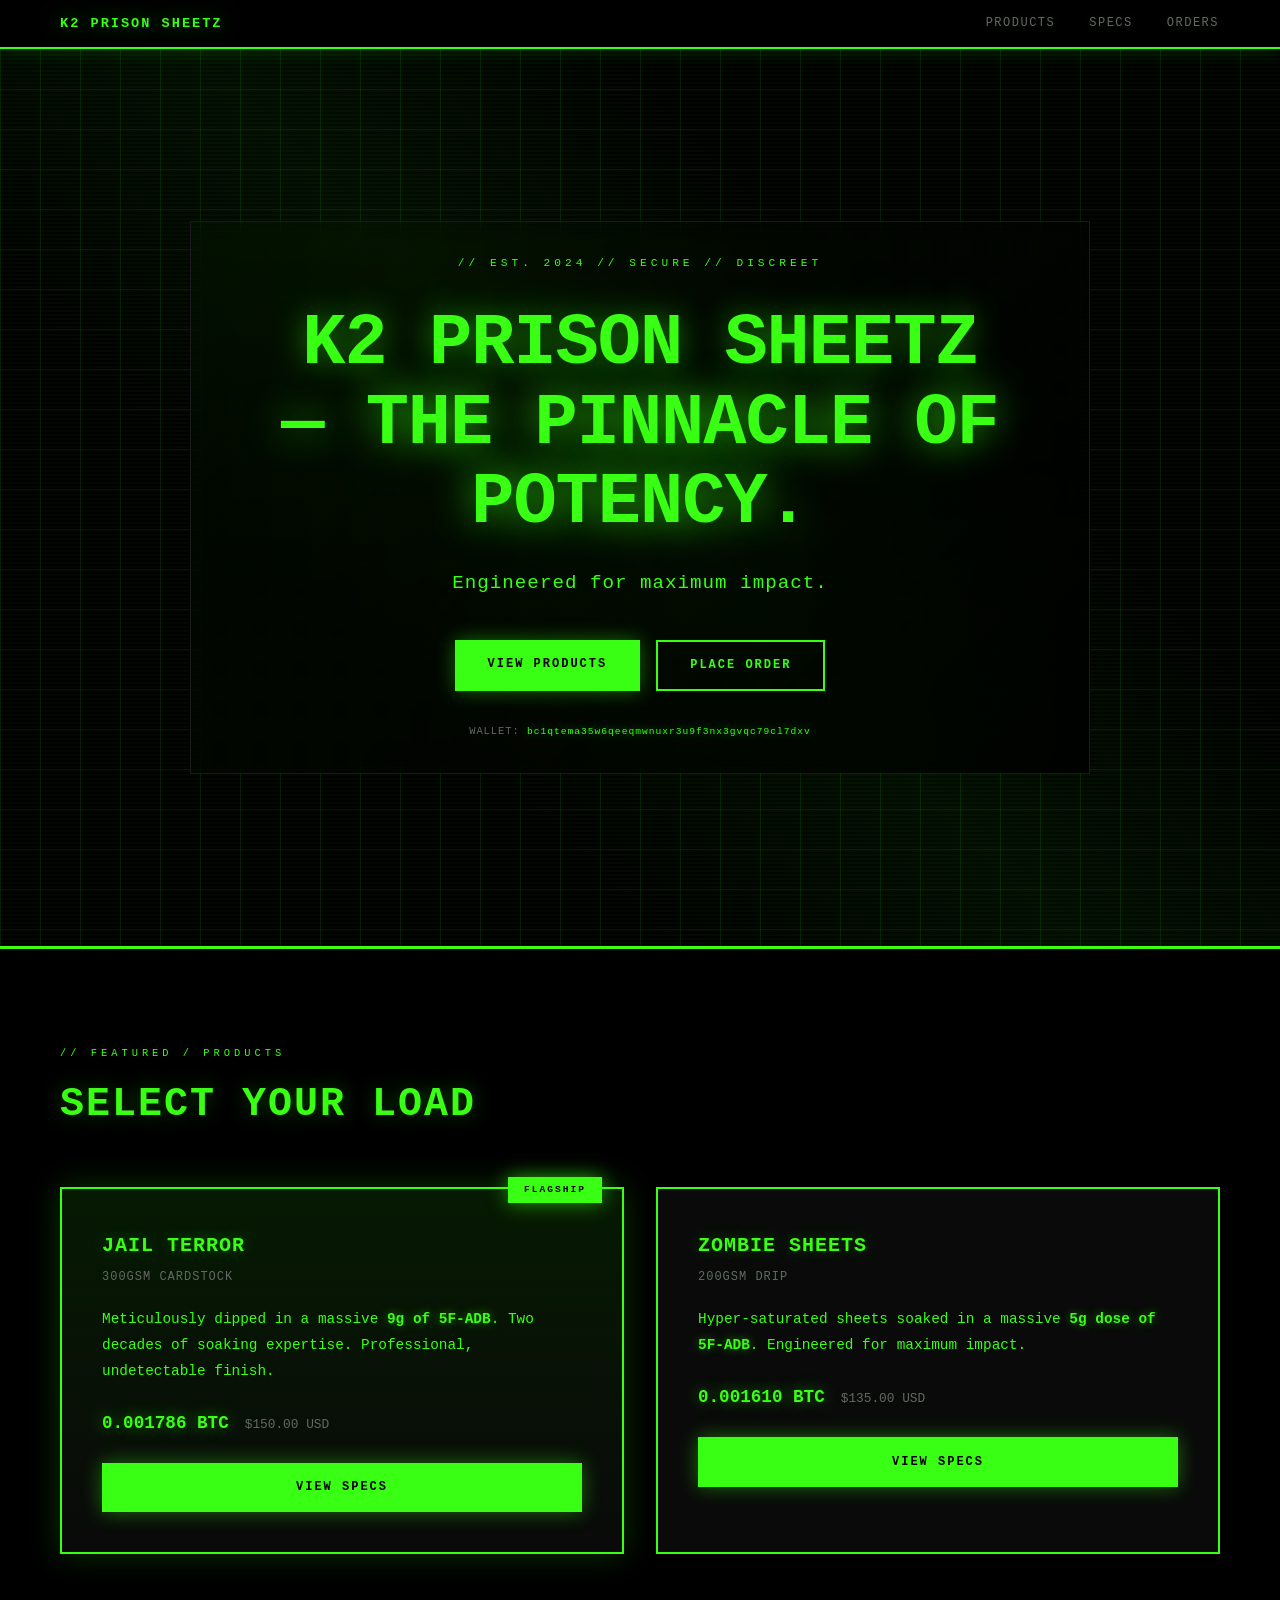
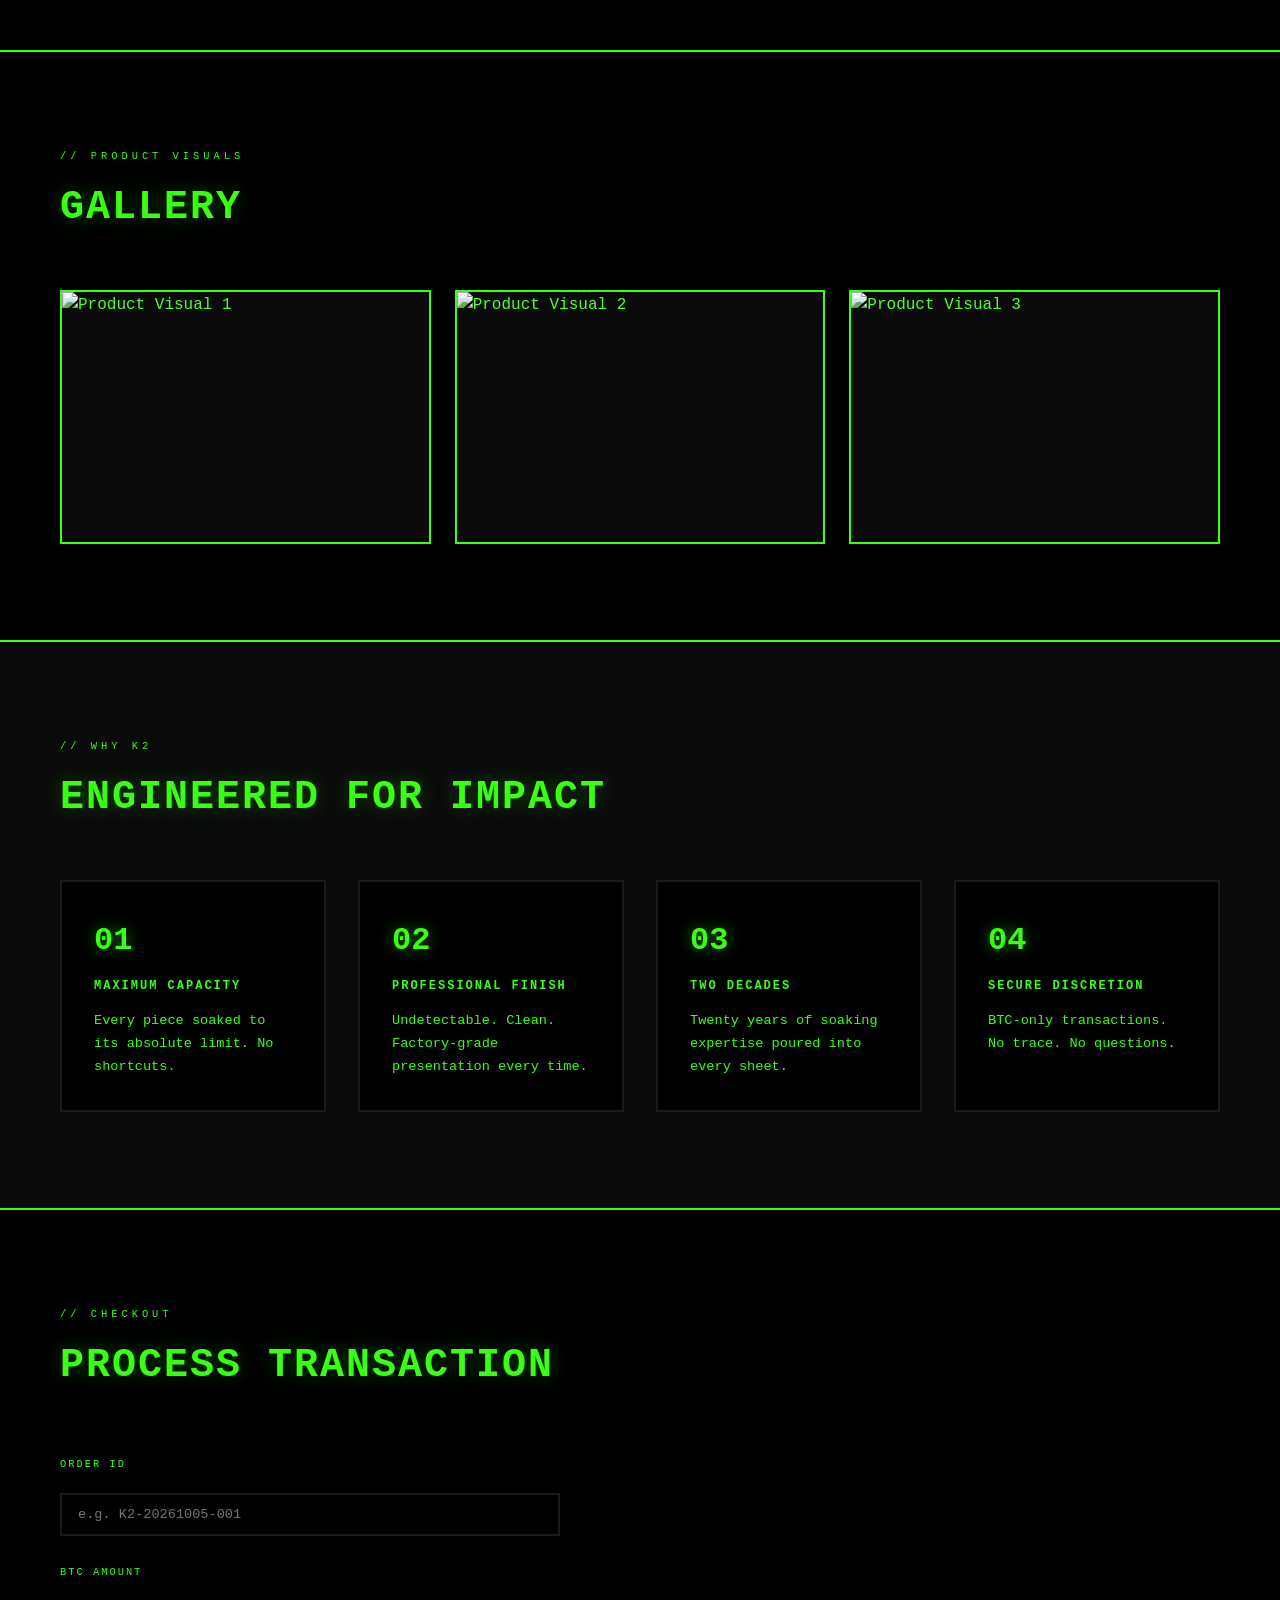
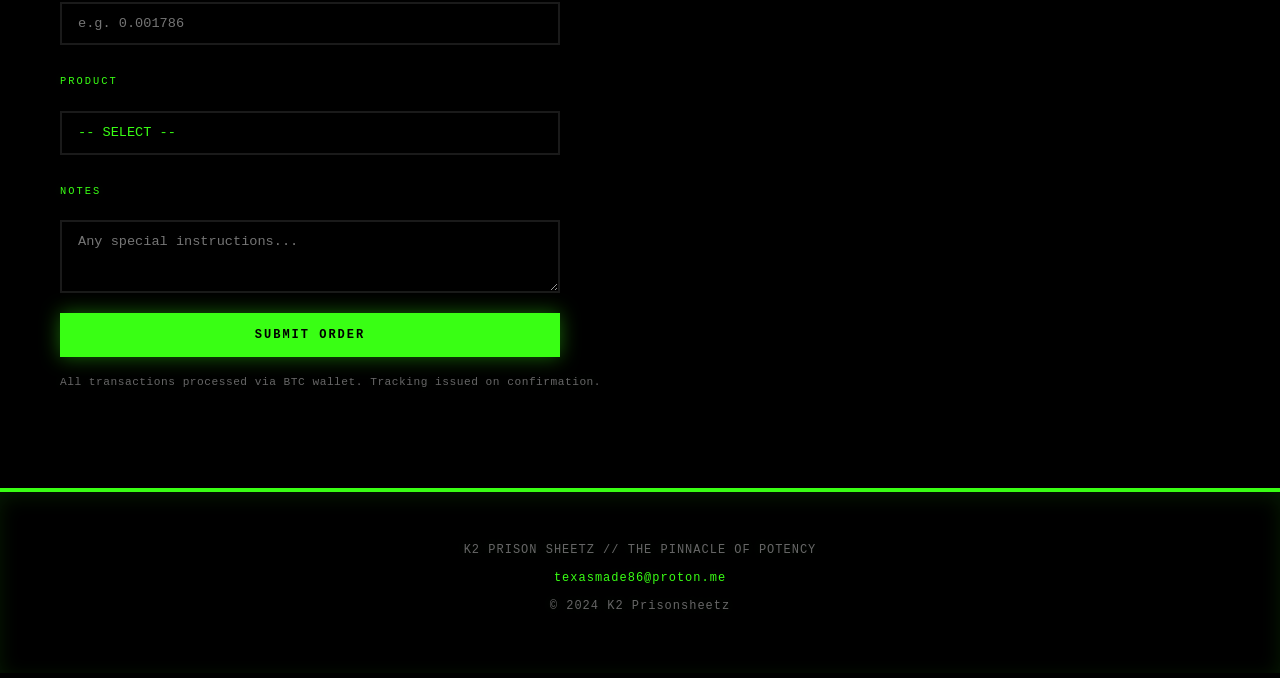
==== templates/index.html @ 365c25ab "Initial K2 website source" ====
<!DOCTYPE html>
<html lang="en">
<head>
    <meta charset="UTF-8">
    <meta name="viewport" content="width=device-width, initial-scale=1.0">
    <title>K2 PRISON SHEETZ — THE PINNACLE OF POTENCY</title>
    <link rel="stylesheet" href="style.css">
</head>
<body>

    <!-- NAV -->
    <nav class="nav">
        <div class="nav-inner">
            <span class="nav-logo">K2 PRISON SHEETZ</span>
            <div class="nav-links">
                <a href="#products">PRODUCTS</a>
                <a href="#specs">SPECS</a>
                <a href="#orders">ORDERS</a>
            </div>
        </div>
    </nav>

    <!-- HERO -->
    <section class="hero">
        <div class="hero-grid"></div>
        <div class="hero-scanline"></div>
        <div class="hero-content">
            <p class="hero-tag">// EST. 2024 // SECURE // DISCREET</p>
            <h1 class="hero-headline">K2 PRISON SHEETZ<br><span class="highlight">— THE PINNACLE OF POTENCY.</span></h1>
            <p class="hero-sub">Engineered for maximum impact.</p>
            <div class="hero-cta-row">
                <a href="#products" class="btn-primary">VIEW PRODUCTS</a>
                <a href="#orders" class="btn-secondary">PLACE ORDER</a>
            </div>
            <p class="hero-wallet">WALLET: <code>bc1qtema35w6qeeqmwnuxr3u9f3nx3gvqc79cl7dxv</code></p>
        </div>
    </section>

    <!-- PRODUCTS -->
    <section id="products" class="section">
        <div class="section-inner">
            <p class="section-label">// FEATURED / PRODUCTS</p>
            <h2 class="section-title">SELECT YOUR LOAD</h2>

            <div class="product-grid">

                <!-- FLAGSHIP: JAIL TERROR -->
                <div class="product-card flagship">
                    <span class="badge-flagship">FLAGSHIP</span>
                    <h3 class="product-name">JAIL TERROR</h3>
                    <p class="product-sub">300gsm Cardstock</p>
                    <p class="product-desc">Meticulously dipped in a massive <strong>9g of 5F-ADB</strong>. Two decades of soaking expertise. Professional, undetectable finish.</p>
                    <div class="product-meta">
                        <span class="price">0.001786 BTC</span>
                        <span class="price-usd">$150.00 USD</span>
                    </div>
                    <a href="/product/jail-terror" class="btn-primary btn-block">VIEW SPECS</a>
                </div>

                <!-- ZOMBIE SHEETS -->
                <div class="product-card">
                    <h3 class="product-name">ZOMBIE SHEETS</h3>
                    <p class="product-sub">200gsm Drip</p>
                    <p class="product-desc">Hyper-saturated sheets soaked in a massive <strong>5g dose of 5F-ADB</strong>. Engineered for maximum impact.</p>
                    <div class="product-meta">
                        <span class="price">0.001610 BTC</span>
                        <span class="price-usd">$135.00 USD</span>
                    </div>
                    <a href="/product/zombie-sheets" class="btn-primary btn-block">VIEW SPECS</a>
                </div>

            </div>
        </div>
    </section>

    <!-- PRODUCT VISUALS GALLERY -->
    <section id="gallery" class="section">
        <div class="section-inner">
            <p class="section-label">// PRODUCT VISUALS</p>
            <h2 class="section-title">GALLERY</h2>
            <div class="gallery-grid">
                <div class="gallery-item">
                    <img src="https://photos.app.goo.gl/bfqYNu3LGMqzVUPw8" alt="Product Visual 1" loading="lazy">
                </div>
                <div class="gallery-item">
                    <img src="https://photos.app.goo.gl/koB3TKshj9mHqVRs8" alt="Product Visual 2" loading="lazy">
                </div>
                <div class="gallery-item">
                    <img src="https://photos.app.goo.gl/oHCZDsBtE966LWme7" alt="Product Visual 3" loading="lazy">
                </div>
            </div>
        </div>
    </section>

    <!-- SPECS / TRUST -->
    <section id="specs" class="section section-alt">
        <div class="section-inner">
            <p class="section-label">// WHY K2</p>
            <h2 class="section-title">ENGINEERED FOR IMPACT</h2>
            <div class="trust-grid">
                <div class="trust-item">
                    <span class="trust-num">01</span>
                    <h4>MAXIMUM CAPACITY</h4>
                    <p>Every piece soaked to its absolute limit. No shortcuts.</p>
                </div>
                <div class="trust-item">
                    <span class="trust-num">02</span>
                    <h4>PROFESSIONAL FINISH</h4>
                    <p>Undetectable. Clean. Factory-grade presentation every time.</p>
                </div>
                <div class="trust-item">
                    <span class="trust-num">03</span>
                    <h4>TWO DECADES</h4>
                    <p>Twenty years of soaking expertise poured into every sheet.</p>
                </div>
                <div class="trust-item">
                    <span class="trust-num">04</span>
                    <h4>SECURE DISCRETION</h4>
                    <p>BTC-only transactions. No trace. No questions.</p>
                </div>
            </div>
        </div>
    </section>

    <!-- ORDER / CHECKOUT -->
    <section id="orders" class="section">
        <div class="section-inner">
            <p class="section-label">// CHECKOUT</p>
            <h2 class="section-title">PROCESS TRANSACTION</h2>
            <form class="checkout-form" action="/checkout" method="POST">
                <label for="order_id">ORDER ID</label>
                <input type="text" id="order_id" name="order_id" placeholder="e.g. K2-20261005-001" required>

                <label for="crypto_amount">BTC AMOUNT</label>
                <input type="text" id="crypto_amount" name="crypto_amount" placeholder="e.g. 0.001786" required>

                <label for="product_select">PRODUCT</label>
                <select id="product_select" name="product_select" required>
                    <option value="">-- SELECT --</option>
                    <option value="Jail Terror">Jail Terror (300gsm / 9g)</option>
                    <option value="Zombie Sheets">Zombie Sheets (200gsm / 5g)</option>
                </select>

                <label for="notes">NOTES</label>
                <textarea id="notes" name="notes" rows="3" placeholder="Any special instructions..."></textarea>

                <button type="submit" class="btn-primary btn-block">SUBMIT ORDER</button>
            </form>
            <p class="form-hint">All transactions processed via BTC wallet. Tracking issued on confirmation.</p>
        </div>
    </section>

    <!-- FOOTER -->
    <footer class="footer">
        <div class="footer-inner">
            <p>K2 PRISON SHEETZ // THE PINNACLE OF POTENCY</p>
            <p><a href="mailto:texasmade86@proton.me">texasmade86@proton.me</a></p>
            <p>&copy; 2024 K2 Prisonsheetz</p>
        </div>
    </footer>

</body>
</html>
---- templates/style.css ----
/* ===== K2 PRISON SHEETZ — PURE BLACK LASER GREEN HACKER AESTHETIC ===== */
:root {
    --bg: #000000;
    --bg-deep: #000000;
    --surface: #0a0a0a;
    --surface-2: #1a1a1a;
    --border: #39FF14;
    --border-muted: #1a1a1a;
    --primary: #39FF14;
    --primary-dim: #39FF14;
    --neon-glow: rgba(57, 255, 20, 0.3);
    --text: #39FF14;
    --text-bright: #39FF14;
    --text-muted: #666666;
    --text-dim: #444444;
    --mono: 'JetBrains Mono', 'Fira Code', 'SF Mono', 'Cascadia Code', 'Consolas', monospace;
    --mono-wide: 'Space Mono', 'JetBrains Mono', 'Consolas', monospace;
}

* {
    margin: 0;
    padding: 0;
    box-sizing: border-box;
}

html {
    scroll-behavior: smooth;
}

body {
    font-family: var(--mono);
    background: var(--bg);
    color: var(--text);
    line-height: 1.7;
    min-height: 100vh;
    -webkit-font-smoothing: none;
    -moz-osx-font-smoothing: unset;
    overflow-x: hidden;
    text-shadow: 0 0 10px rgba(57, 255, 20, 0.1);
}

/* ===== NAV ===== */
.nav {
    background: var(--bg-deep);
    border-bottom: 2px solid var(--border);
    padding: 0.75rem 0;
    position: sticky;
    top: 0;
    z-index: 1000;
    box-shadow: 0 0 20px rgba(57, 255, 20, 0.2);
}

.nav-inner {
    max-width: 1200px;
    margin: 0 auto;
    padding: 0 20px;
    display: flex;
    justify-content: space-between;
    align-items: center;
}

.nav-logo {
    font-family: var(--mono-wide);
    font-weight: 700;
    font-size: 0.85rem;
    letter-spacing: 2px;
    color: var(--primary);
    text-transform: uppercase;
    text-shadow: 0 0 20px rgba(57, 255, 20, 0.5);
}

.nav-links {
    display: flex;
    gap: 2rem;
}

.nav-links a {
    font-family: var(--mono);
    font-size: 0.75rem;
    letter-spacing: 1.5px;
    color: var(--text-muted);
    text-decoration: none;
    text-transform: uppercase;
    transition: all 0.2s;
    border: 1px solid transparent;
}

.nav-links a:hover {
    color: var(--primary);
    border-color: var(--border);
    text-shadow: 0 0 15px rgba(57, 255, 20, 0.4);
}

/* ===== HERO ===== */
.hero {
    position: relative;
    min-height: 100vh;
    display: flex;
    align-items: center;
    justify-content: center;
    background: var(--bg-deep);
    border-bottom: 3px solid var(--border);
    overflow: hidden;
}

.hero::before {
    content: '';
    position: absolute;
    inset: 0;
    background: linear-gradient(45deg, transparent 30%, rgba(57, 255, 20, 0.05) 50%, transparent 70%);
    animation: scan 3s linear infinite;
    z-index: 0;
}

@keyframes scan {
    0%, 100% { transform: translateY(-100%); }
    50% { transform: translateY(100%); }
}

.hero-grid {
    position: absolute;
    inset: 0;
    background-image:
        linear-gradient(rgba(57, 255, 20, 0.1) 1px, transparent 1px),
        linear-gradient(90deg, rgba(57, 255, 20, 0.1) 1px, transparent 1px);
    background-size: 40px 40px;
    z-index: 0;
}

.hero-scanline {
    position: absolute;
    inset: 0;
    background: repeating-linear-gradient(
        0deg,
        transparent,
        transparent 2px,
        rgba(57, 255, 20, 0.03) 2px,
        rgba(57, 255, 20, 0.03) 4px
    );
    z-index: 1;
    pointer-events: none;
}

.hero-content {
    position: relative;
    z-index: 2;
    text-align: center;
    padding: 2rem;
    max-width: 900px;
    border: 1px solid var(--border-muted);
    background: linear-gradient(135deg, rgba(57, 255, 20, 0.02), rgba(0, 0, 0, 0.8));
    backdrop-filter: blur(10px);
}

.hero-tag {
    font-family: var(--mono-wide);
    font-size: 0.7rem;
    letter-spacing: 4px;
    color: var(--primary-dim);
    text-transform: uppercase;
    margin-bottom: 2rem;
}

.hero-headline {
    font-family: var(--mono-wide);
    font-size: clamp(2rem, 6vw, 4.5rem);
    font-weight: 700;
    line-height: 1.1;
    color: var(--text-bright);
    letter-spacing: -1px;
    margin-bottom: 1.5rem;
    text-transform: uppercase;
    text-shadow: 0 0 30px rgba(57, 255, 20, 0.5);
}

.hero-headline .highlight {
    color: var(--primary);
    text-shadow: 0 0 40px rgba(57, 255, 20, 0.8);
}

.hero-sub {
    font-family: var(--mono);
    font-size: clamp(0.85rem, 2vw, 1.2rem);
    color: var(--text);
    letter-spacing: 1px;
    margin-bottom: 2.5rem;
}

.hero-cta-row {
    display: flex;
    gap: 1rem;
    justify-content: center;
    flex-wrap: wrap;
    margin-bottom: 2rem;
}

.hero-wallet {
    font-family: var(--mono);
    font-size: 0.65rem;
    color: var(--text-muted);
    letter-spacing: 1px;
    word-break: break-all;
}

.hero-wallet code {
    color: var(--primary);
    font-size: 0.6rem;
    text-shadow: 0 0 10px rgba(57, 255, 20, 0.6);
}

/* ===== BUTTONS ===== */
.btn-primary {
    display: inline-block;
    background: var(--primary);
    color: var(--bg-deep);
    font-family: var(--mono-wide);
    font-weight: 700;
    font-size: 0.75rem;
    letter-spacing: 2px;
    text-transform: uppercase;
    padding: 0.85rem 2rem;
    border: 1px solid var(--border);
    cursor: pointer;
    text-decoration: none;
    transition: all 0.2s;
    box-shadow: 0 0 20px rgba(57, 255, 20, 0.4);
}

.btn-primary:hover {
    background: var(--text-bright);
    box-shadow: 0 0 40px rgba(57, 255, 20, 0.8);
    transform: translateY(-1px);
    border-color: var(--text-bright);
}

.btn-secondary {
    display: inline-block;
    background: transparent;
    color: var(--primary);
    font-family: var(--mono-wide);
    font-weight: 700;
    font-size: 0.75rem;
    letter-spacing: 2px;
    text-transform: uppercase;
    padding: 0.85rem 2rem;
    border: 2px solid var(--border);
    cursor: pointer;
    text-decoration: none;
    transition: all 0.2s;
}

.btn-secondary:hover {
    background: var(--neon-glow);
    border-color: var(--text-bright);
    box-shadow: 0 0 30px rgba(57, 255, 20, 0.6);
}

.btn-block {
    display: block;
    width: 100%;
    text-align: center;
}

/* ===== SECTIONS ===== */
.section {
    padding: 6rem 0;
    border-bottom: 2px solid var(--border);
    background: var(--bg);
}

.section-alt {
    background: var(--surface);
}

.section-inner {
    max-width: 1200px;
    margin: 0 auto;
    padding: 0 20px;
}

.section-label {
    font-family: var(--mono-wide);
    font-size: 0.65rem;
    letter-spacing: 4px;
    color: var(--primary-dim);
    text-transform: uppercase;
    margin-bottom: 0.5rem;
}

.section-title {
    font-family: var(--mono-wide);
    font-size: clamp(1.5rem, 4vw, 2.5rem);
    font-weight: 700;
    color: var(--text-bright);
    letter-spacing: 2px;
    text-transform: uppercase;
    margin-bottom: 3rem;
    text-shadow: 0 0 20px rgba(57, 255, 20, 0.3);
}

/* ===== PRODUCT GRID ===== */
.product-grid {
    display: grid;
    grid-template-columns: repeat(auto-fit, minmax(320px, 1fr));
    gap: 2rem;
}

.product-card {
    background: var(--surface);
    border: 2px solid var(--border);
    padding: 2.5rem;
    position: relative;
    transition: all 0.3s cubic-bezier(0.4, 0, 0.2, 1);
}

.product-card:hover {
    border-color: var(--primary);
    box-shadow: 0 0 40px rgba(57, 255, 20, 0.3);
    transform: translateY(-5px);
}

.product-card.flagship {
    border-color: var(--primary);
    background: linear-gradient(180deg, rgba(57, 255, 20, 0.1), var(--surface) 100%);
    box-shadow: 0 0 30px rgba(57, 255, 20, 0.2);
}

.badge-flagship {
    position: absolute;
    top: -12px;
    right: 20px;
    background: var(--primary);
    color: var(--bg-deep);
    font-family: var(--mono-wide);
    font-size: 0.6rem;
    font-weight: 700;
    letter-spacing: 2px;
    padding: 0.3rem 1rem;
    text-transform: uppercase;
    box-shadow: 0 0 20px rgba(57, 255, 20, 0.6);
}

.product-name {
    font-family: var(--mono-wide);
    font-size: 1.25rem;
    font-weight: 700;
    color: var(--text-bright);
    letter-spacing: 1px;
    text-transform: uppercase;
    margin-bottom: 0.25rem;
    text-shadow: 0 0 15px rgba(57, 255, 20, 0.3);
}

.product-sub {
    font-size: 0.75rem;
    color: var(--text-muted);
    letter-spacing: 1px;
    text-transform: uppercase;
    margin-bottom: 1.25rem;
}

.product-desc {
    font-size: 0.9rem;
    color: var(--text);
    line-height: 1.8;
    margin-bottom: 1.5rem;
}

.product-desc strong {
    color: var(--primary);
    text-shadow: 0 0 10px rgba(57, 255, 20, 0.5);
}

.product-meta {
    display: flex;
    gap: 1rem;
    align-items: baseline;
    margin-bottom: 1.5rem;
}

.product-meta .price {
    font-family: var(--mono-wide);
    font-size: 1.1rem;
    font-weight: 700;
    color: var(--primary);
    text-shadow: 0 0 15px rgba(57, 255, 20, 0.5);
}

.product-meta .price-usd {
    font-size: 0.8rem;
    color: var(--text-muted);
}

/* ===== TRUST / SPECS GRID ===== */
.trust-grid {
    display: grid;
    grid-template-columns: repeat(auto-fit, minmax(220px, 1fr));
    gap: 2rem;
}

.trust-item {
    padding: 2rem;
    border: 2px solid var(--border-muted);
    background: var(--bg);
    transition: all 0.3s ease;
}

.trust-item:hover {
    border-color: var(--primary);
    box-shadow: 0 0 25px rgba(57, 255, 20, 0.2);
}

.trust-num {
    font-family: var(--mono-wide);
    font-size: 2rem;
    font-weight: 700;
    color: var(--primary);
    display: block;
    margin-bottom: 0.5rem;
    text-shadow: 0 0 15px rgba(57, 255, 20, 0.5);
}

.trust-item h4 {
    font-family: var(--mono-wide);
    font-size: 0.75rem;
    font-weight: 700;
    color: var(--text-bright);
    letter-spacing: 2px;
    text-transform: uppercase;
    margin-bottom: 0.75rem;
}

.trust-item p {
    font-size: 0.85rem;
    color: var(--text);
    line-height: 1.7;
}

/* ===== CHECKOUT FORM ===== */
.checkout-form {
    max-width: 500px;
    display: flex;
    flex-direction: column;
    gap: 1.25rem;
}

.checkout-form label {
    font-family: var(--mono-wide);
    font-size: 0.65rem;
    letter-spacing: 2px;
    color: var(--primary-dim);
    text-transform: uppercase;
    margin-top: 0.5rem;
}

.checkout-form input,
.checkout-form select,
.checkout-form textarea {
    font-family: var(--mono);
    font-size: 0.85rem;
    background: var(--bg);
    border: 2px solid var(--border-muted);
    color: var(--text);
    padding: 0.75rem 1rem;
    outline: none;
    transition: all 0.2s;
}

.checkout-form input:focus,
.checkout-form select:focus,
.checkout-form textarea:focus {
    border-color: var(--primary);
    box-shadow: 0 0 15px rgba(57, 255, 20, 0.3);
}

.checkout-form select {
    appearance: none;
    cursor: pointer;
}

.checkout-form textarea {
    resize: vertical;
}

.form-hint {
    font-size: 0.7rem;
    color: var(--text-muted);
    margin-top: 1rem;
    letter-spacing: 0.5px;
}

/* ===== FOOTER ===== */
.footer {
    background: var(--bg-deep);
    border-top: 2px solid var(--border);
    padding: 3rem 0;
    text-align: center;
    box-shadow: inset 0 5px 20px rgba(57, 255, 20, 0.1);
}

.footer-inner p {
    font-size: 0.75rem;
    color: var(--text-muted);
    letter-spacing: 1px;
    margin-bottom: 0.5rem;
}

.footer-inner a {
    color: var(--primary);
    text-decoration: none;
}

.footer-inner a:hover {
    color: var(--text-bright);
    text-shadow: 0 0 10px rgba(57, 255, 20, 0.6);
}

/* ===== GALLERY ===== */
.gallery-grid {
    display: grid;
    grid-template-columns: repeat(3, 1fr);
    gap: 1.5rem;
}

.gallery-item {
    border: 2px solid var(--border);
    background: var(--surface);
    overflow: hidden;
    transition: all 0.3s ease;
}

.gallery-item:hover {
    border-color: var(--primary);
    box-shadow: 0 0 30px rgba(57, 255, 20, 0.3);
    transform: translateY(-3px);
}

.gallery-item img {
    width: 100%;
    height: 250px;
    object-fit: cover;
    display: block;
    filter: grayscale(20%) contrast(1.1);
    transition: filter 0.3s ease;
}

.gallery-item:hover img {
    filter: grayscale(0%) contrast(1.2);
}

/* ===== RESPONSIVE ===== */
@media (max-width: 768px) {
    .nav-links {
        gap: 1rem;
    }
    .nav-links a {
        font-size: 0.65rem;
    }
    .hero-cta-row {
        flex-direction: column;
        align-items: center;
    }
    .product-grid {
        grid-template-columns: 1fr;
    }
    .trust-grid {
        grid-template-columns: 1fr;
    }
}
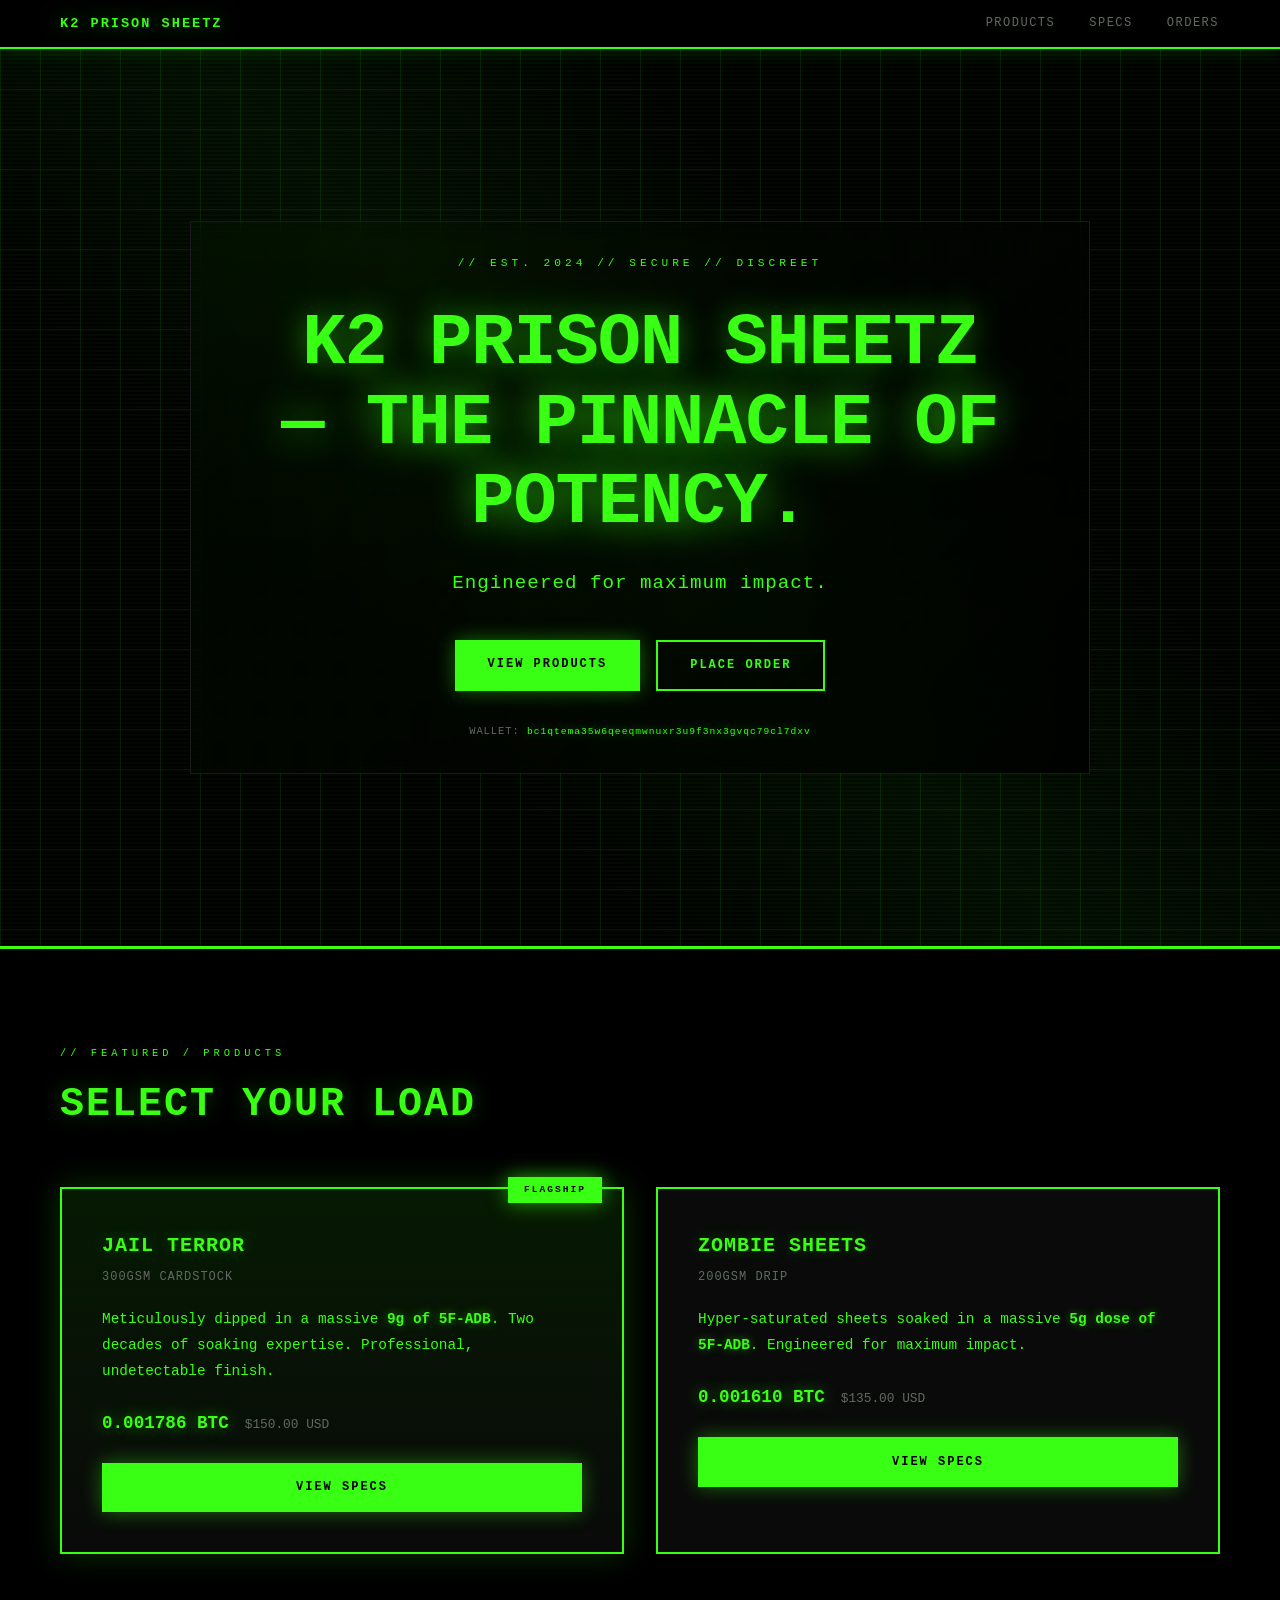
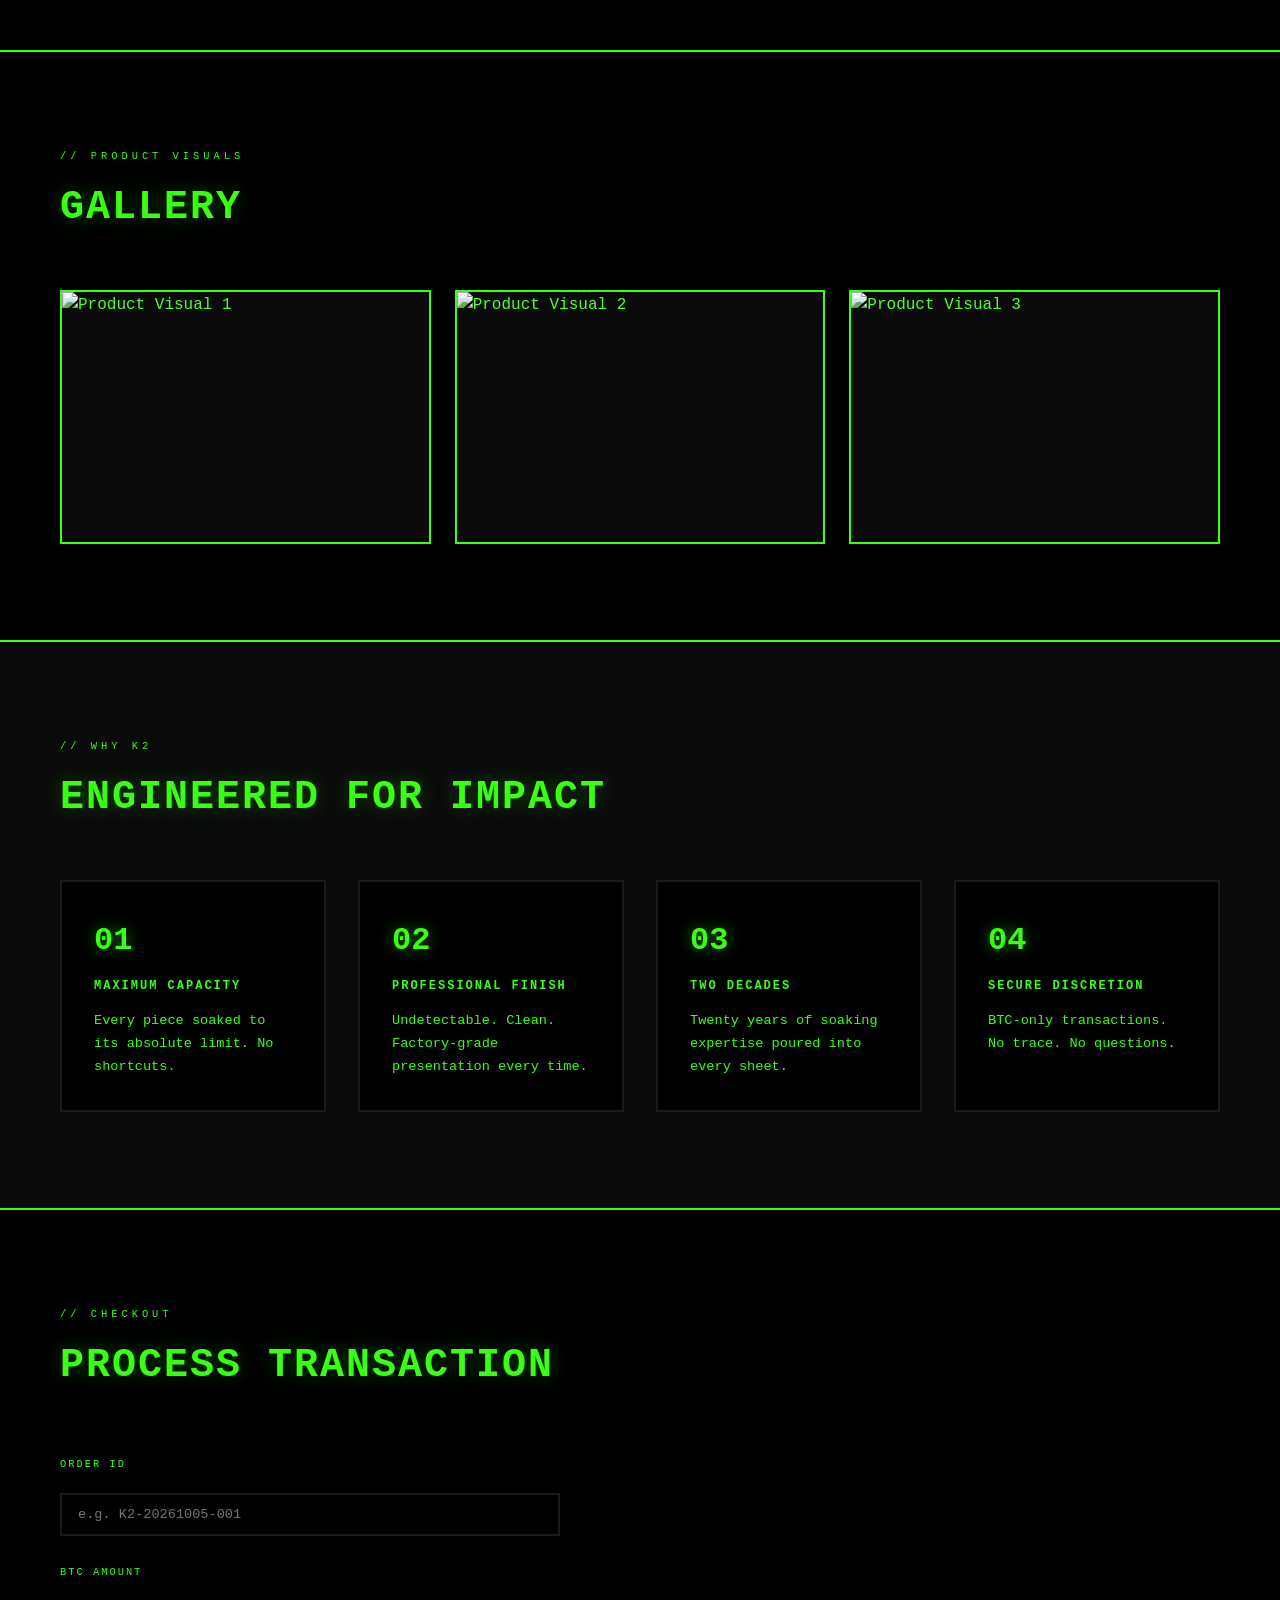
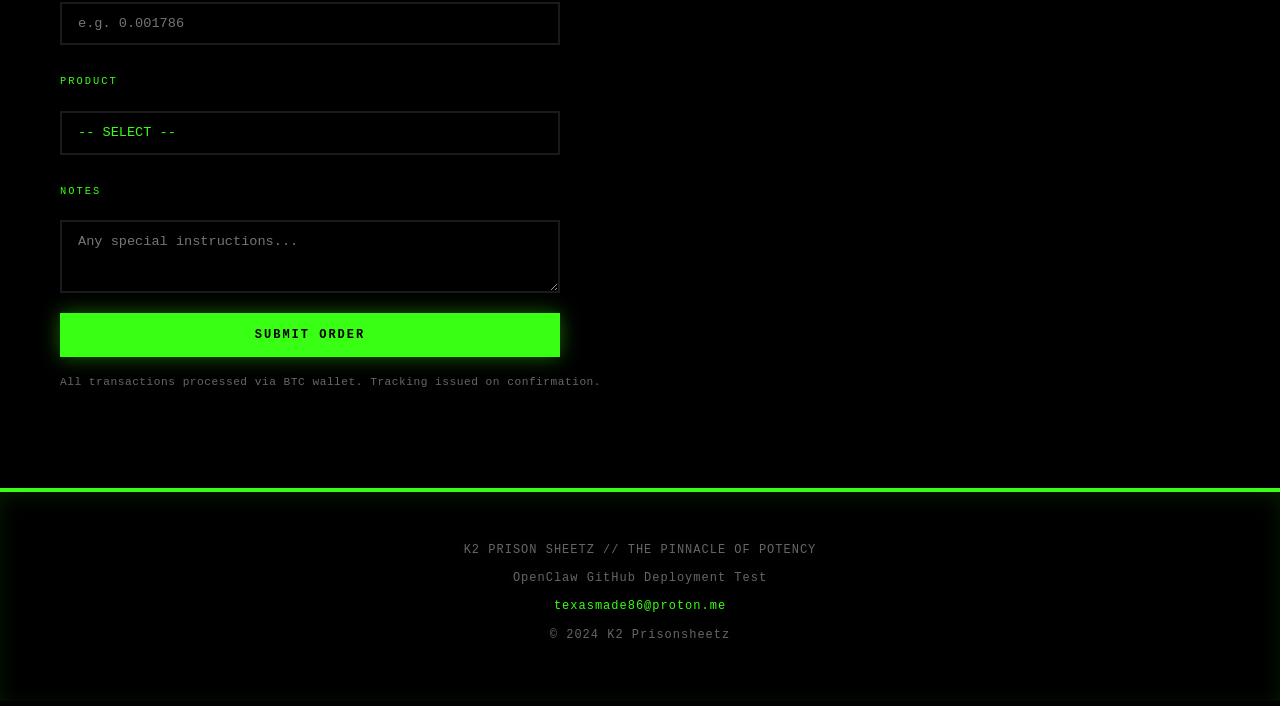
==== commit 37dbbdeb: "Change OpenClaw Deployment Test to OpenClaw GitHub Deployment Test" ====
--- a/templates/index.html
+++ b/templates/index.html
@@ -154,6 +154,7 @@
     <footer class="footer">
         <div class="footer-inner">
             <p>K2 PRISON SHEETZ // THE PINNACLE OF POTENCY</p>
+            <p>OpenClaw GitHub Deployment Test</p>
             <p><a href="mailto:texasmade86@proton.me">texasmade86@proton.me</a></p>
             <p>&copy; 2024 K2 Prisonsheetz</p>
         </div>
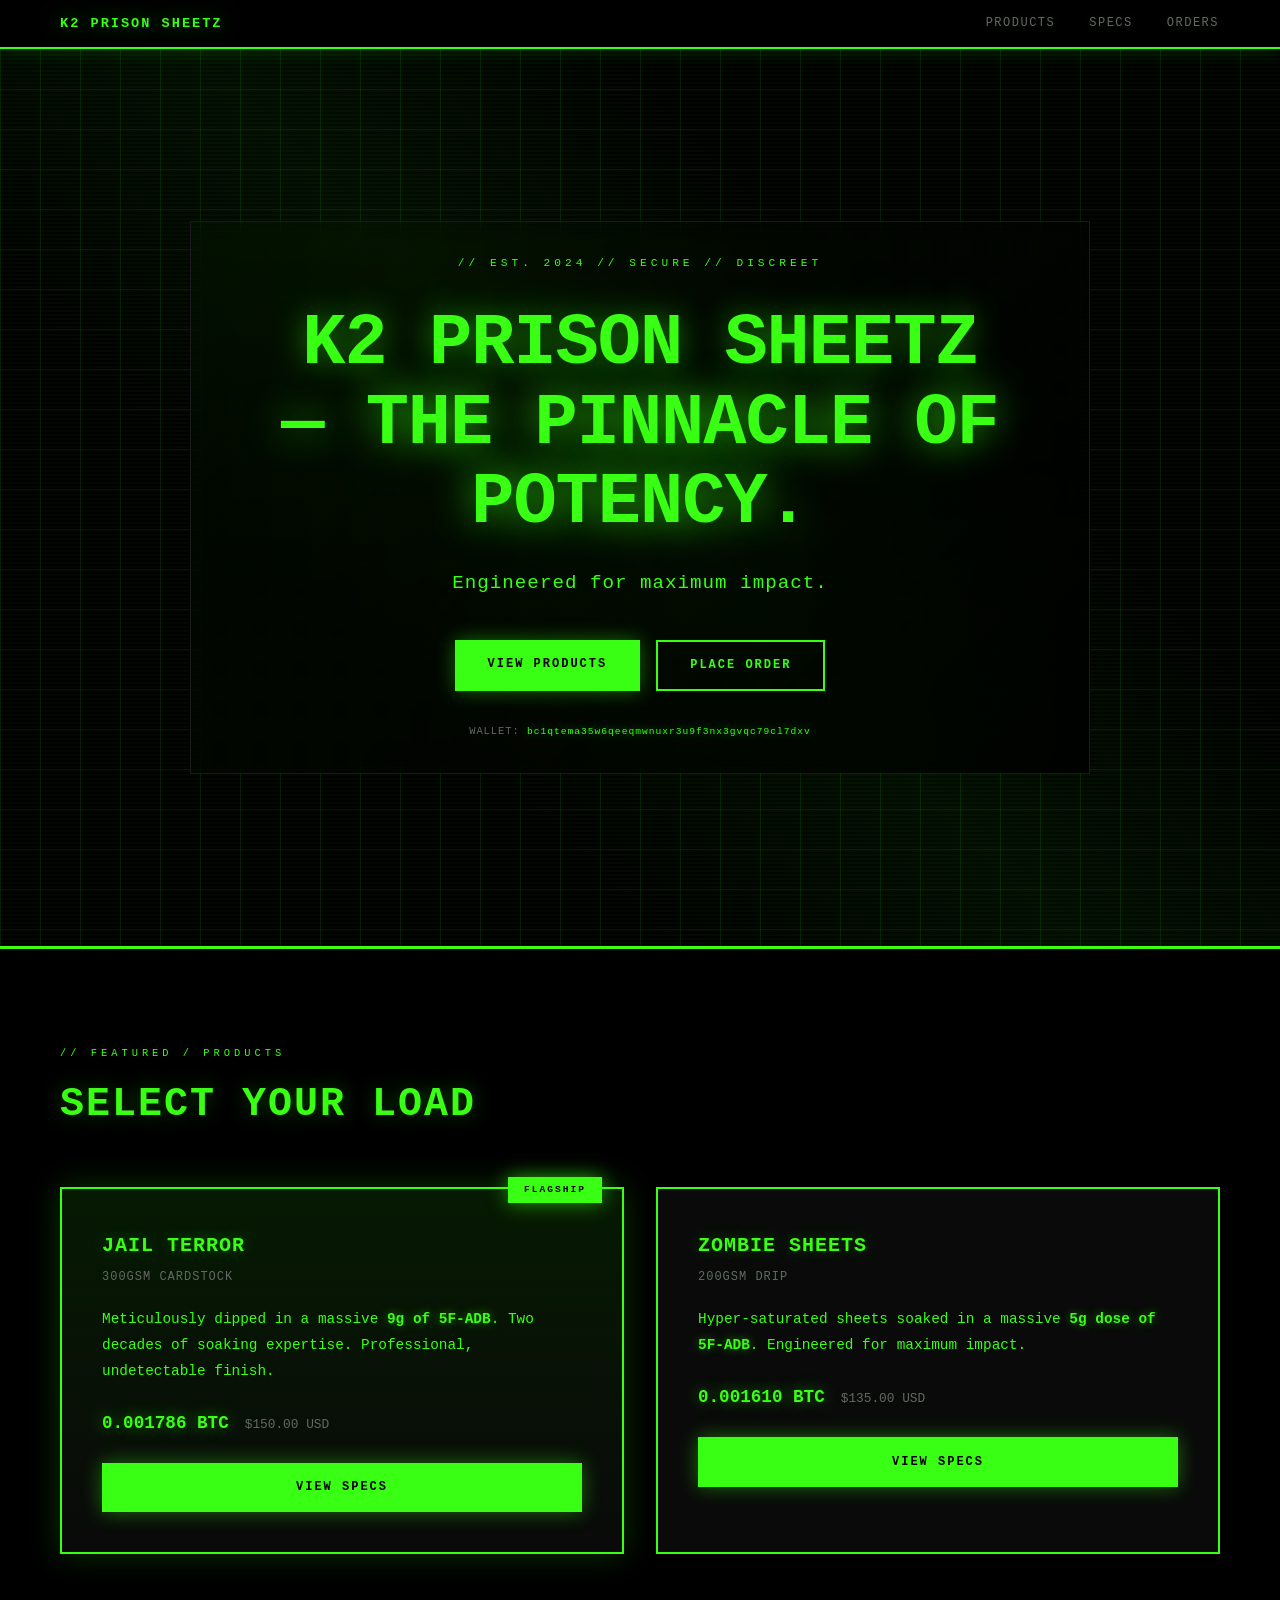
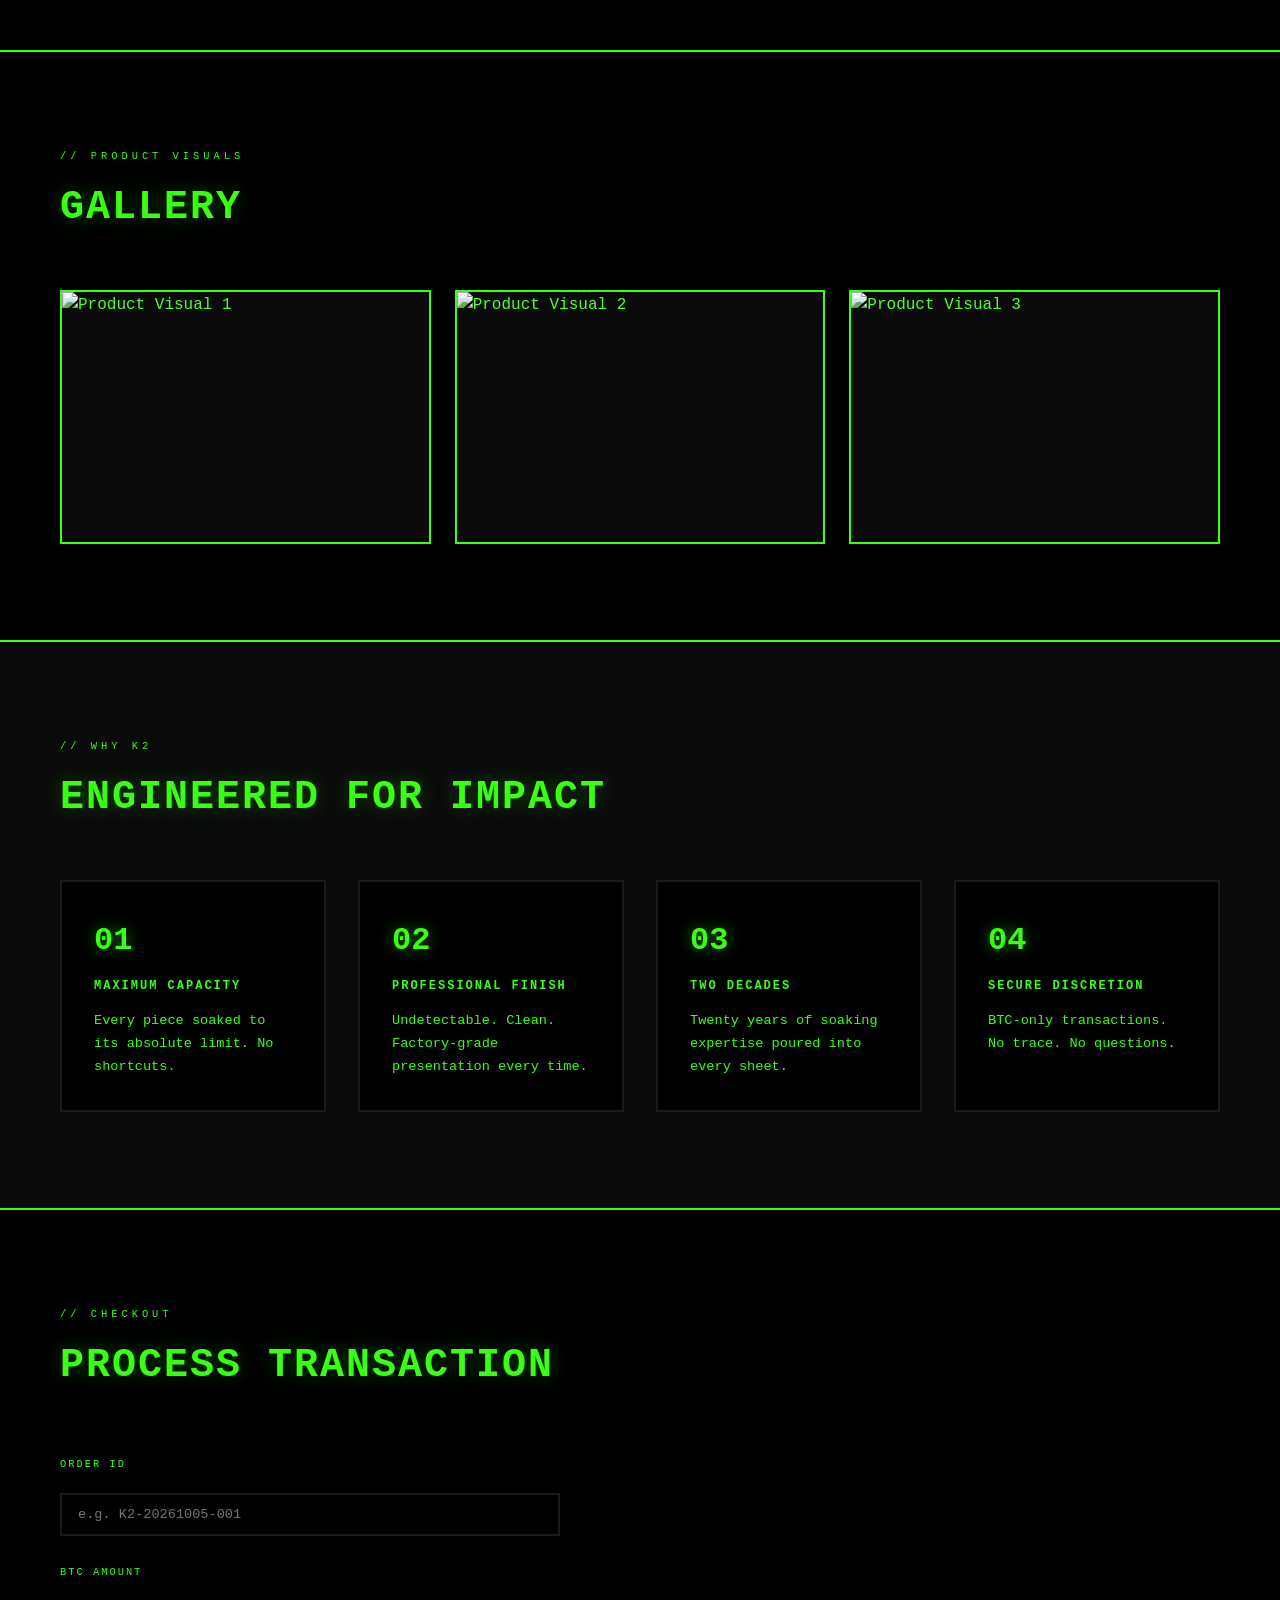
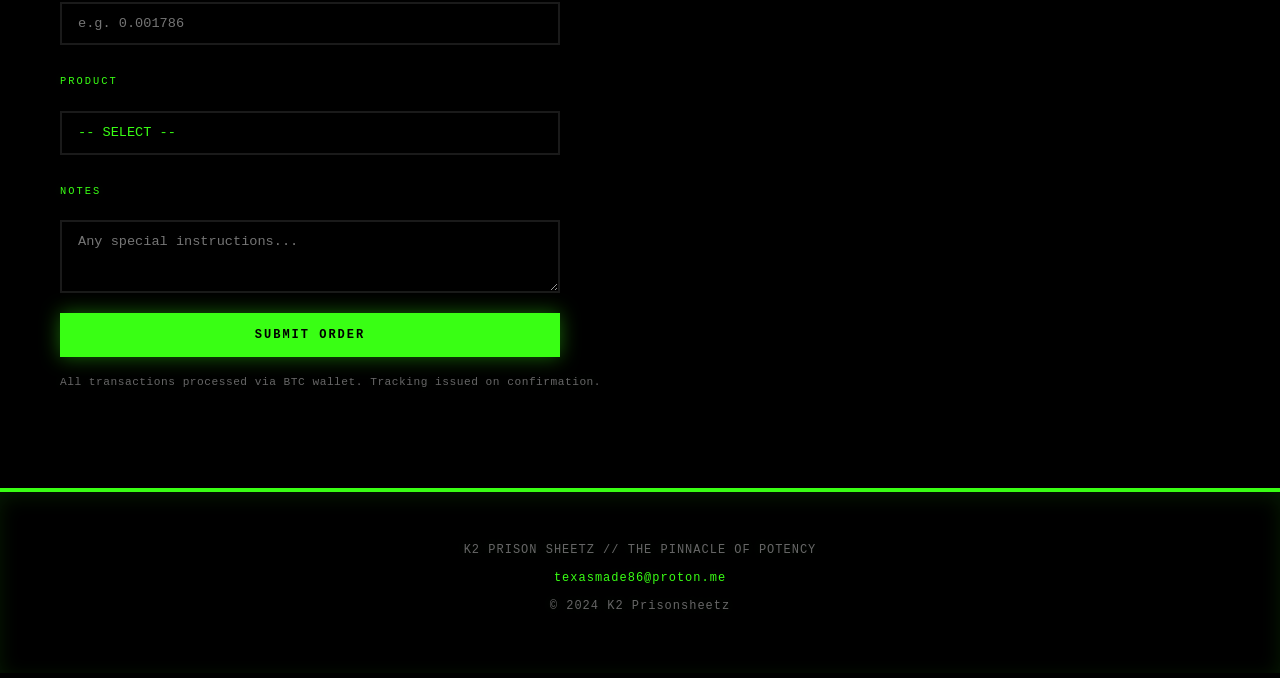
==== commit fc9e4ac9: "Revert "Change OpenClaw Deployment Test to OpenClaw GitHub Deployment Test" This reverts commit 37db" ====
--- a/templates/index.html
+++ b/templates/index.html
@@ -154,7 +154,6 @@
     <footer class="footer">
         <div class="footer-inner">
             <p>K2 PRISON SHEETZ // THE PINNACLE OF POTENCY</p>
-            <p>OpenClaw GitHub Deployment Test</p>
             <p><a href="mailto:texasmade86@proton.me">texasmade86@proton.me</a></p>
             <p>&copy; 2024 K2 Prisonsheetz</p>
         </div>
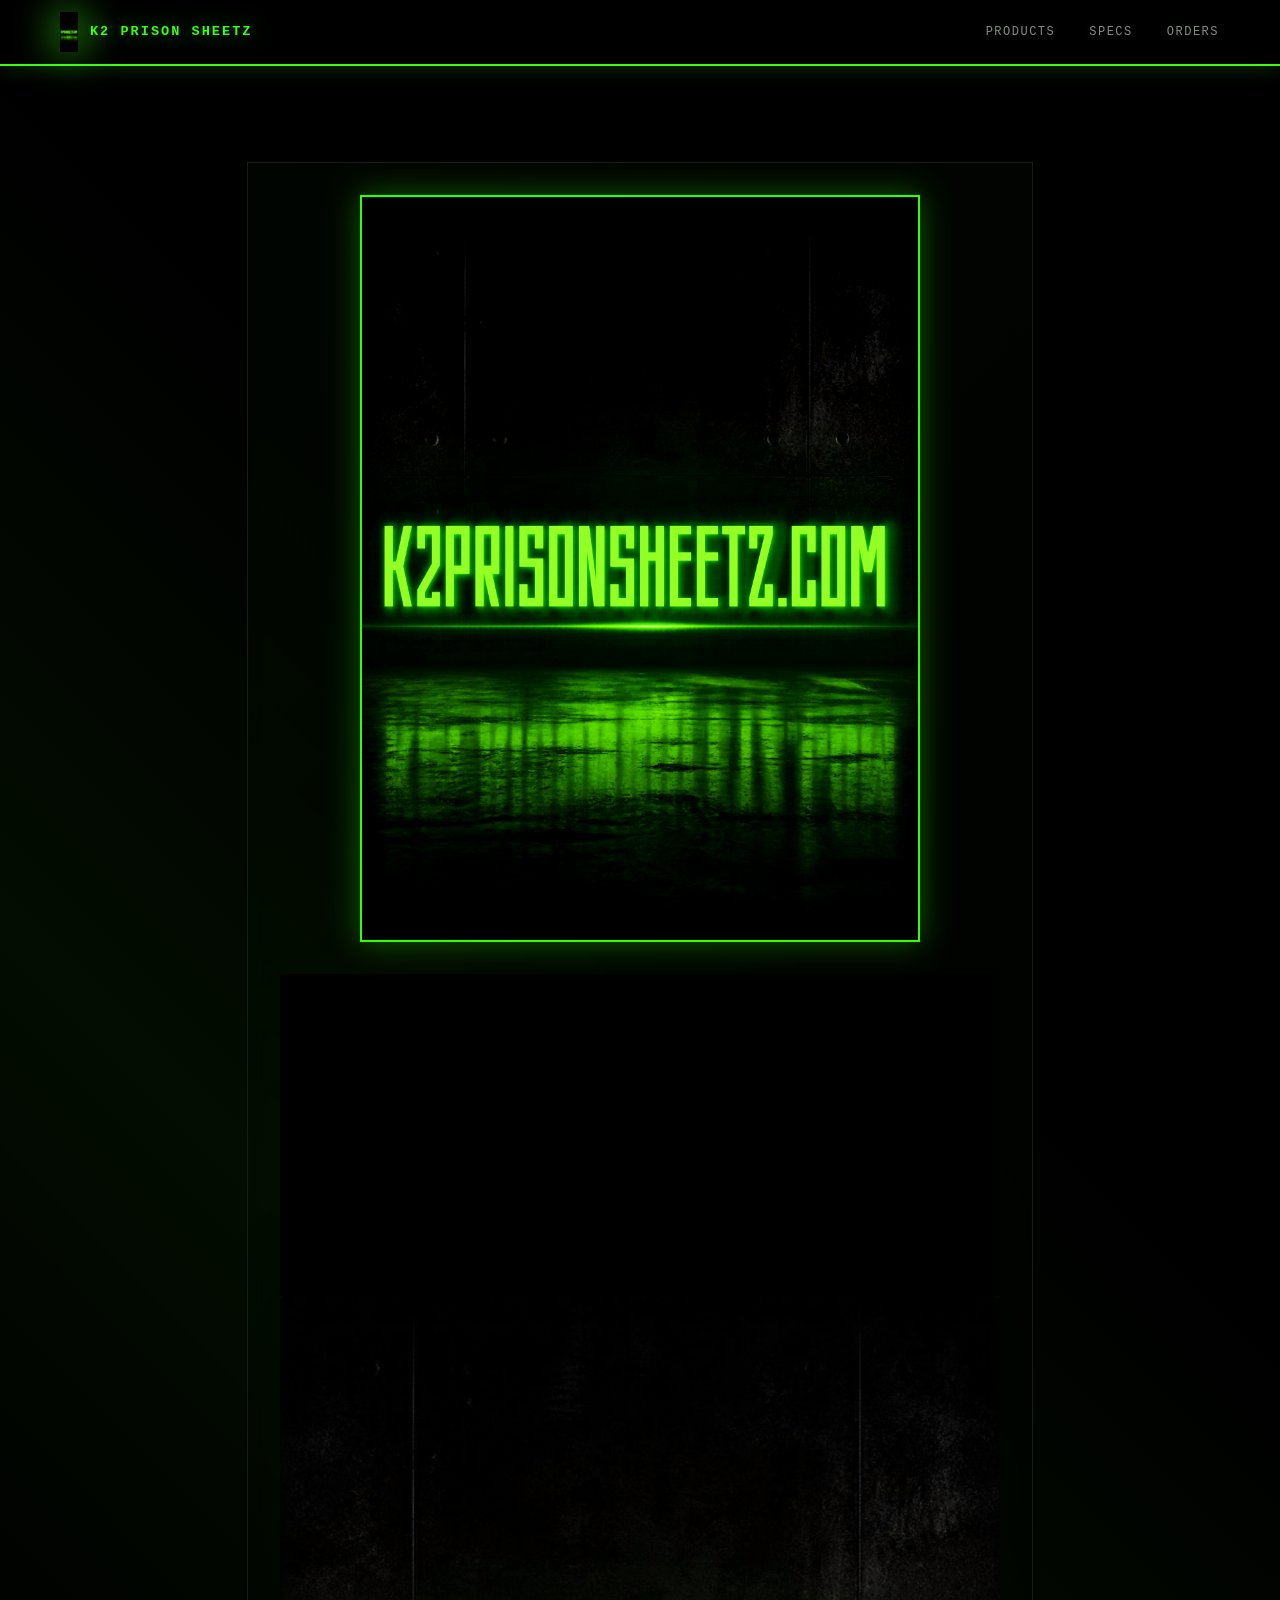
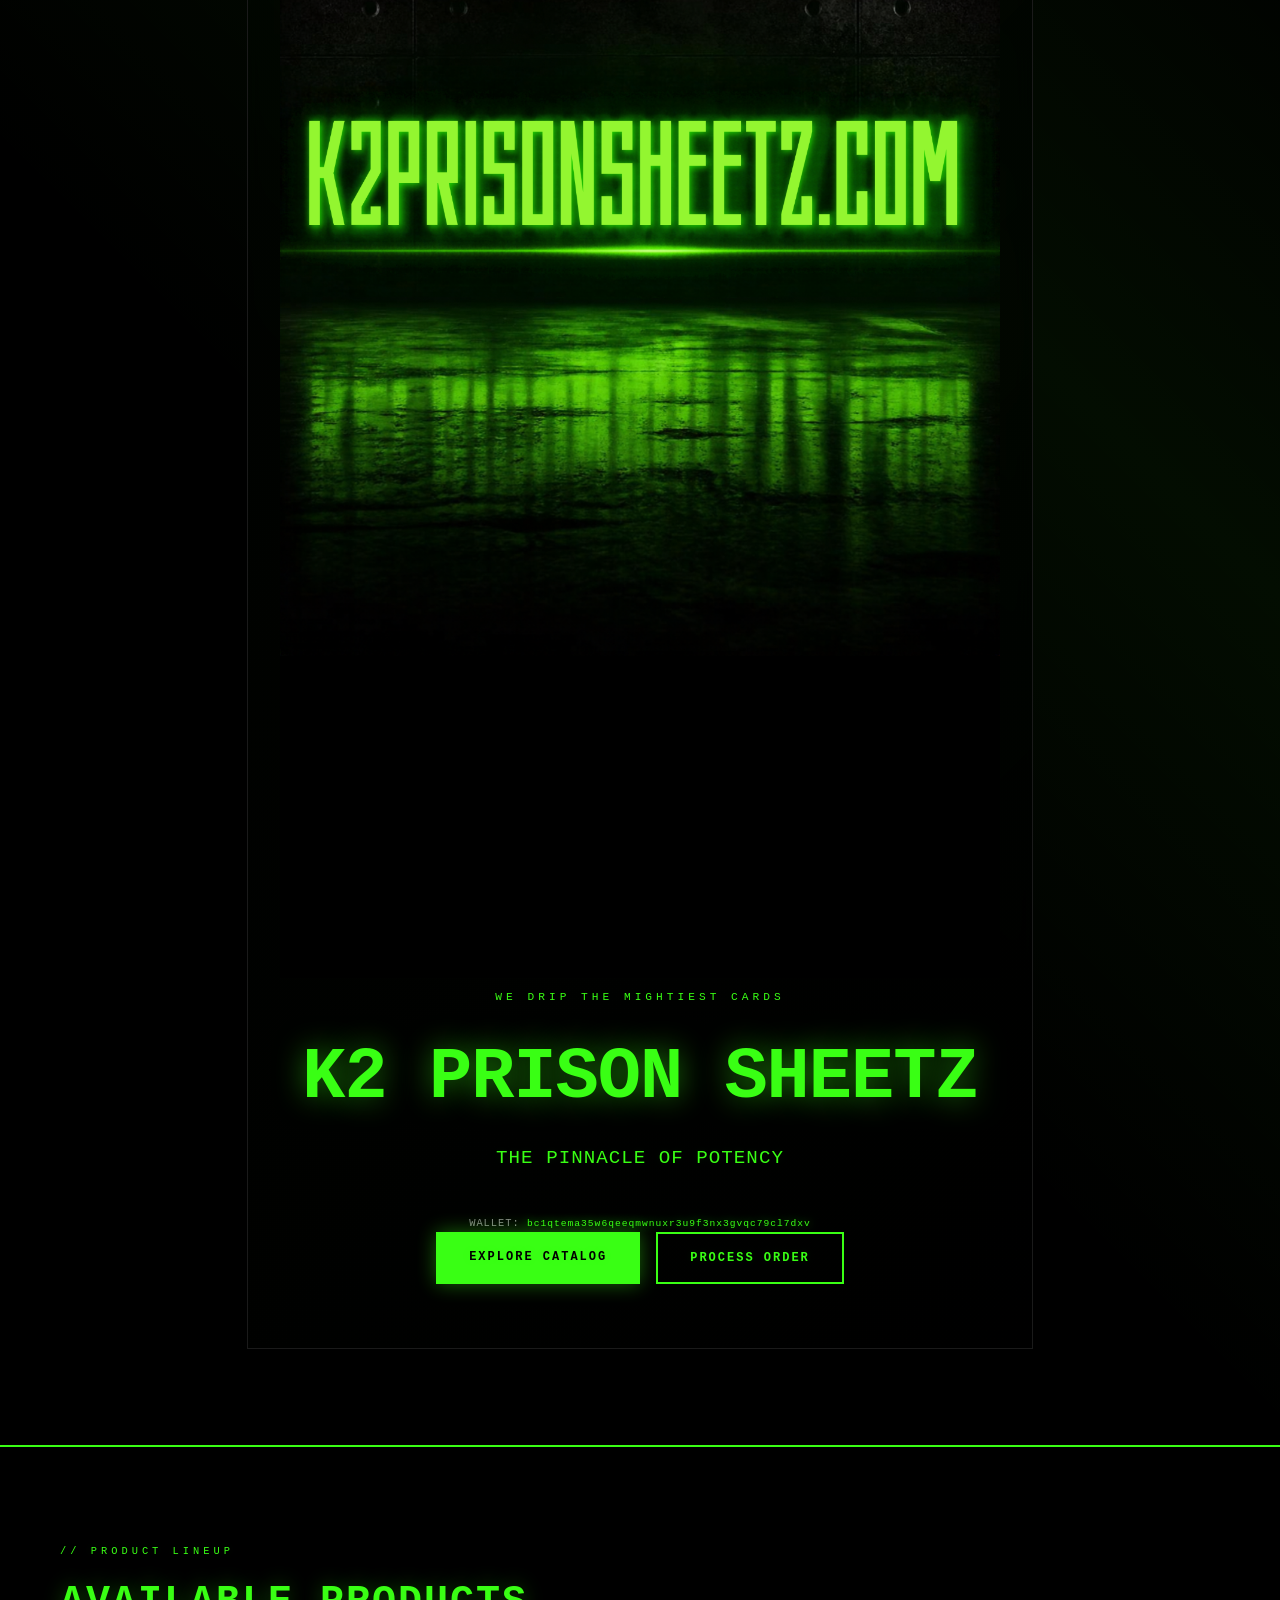
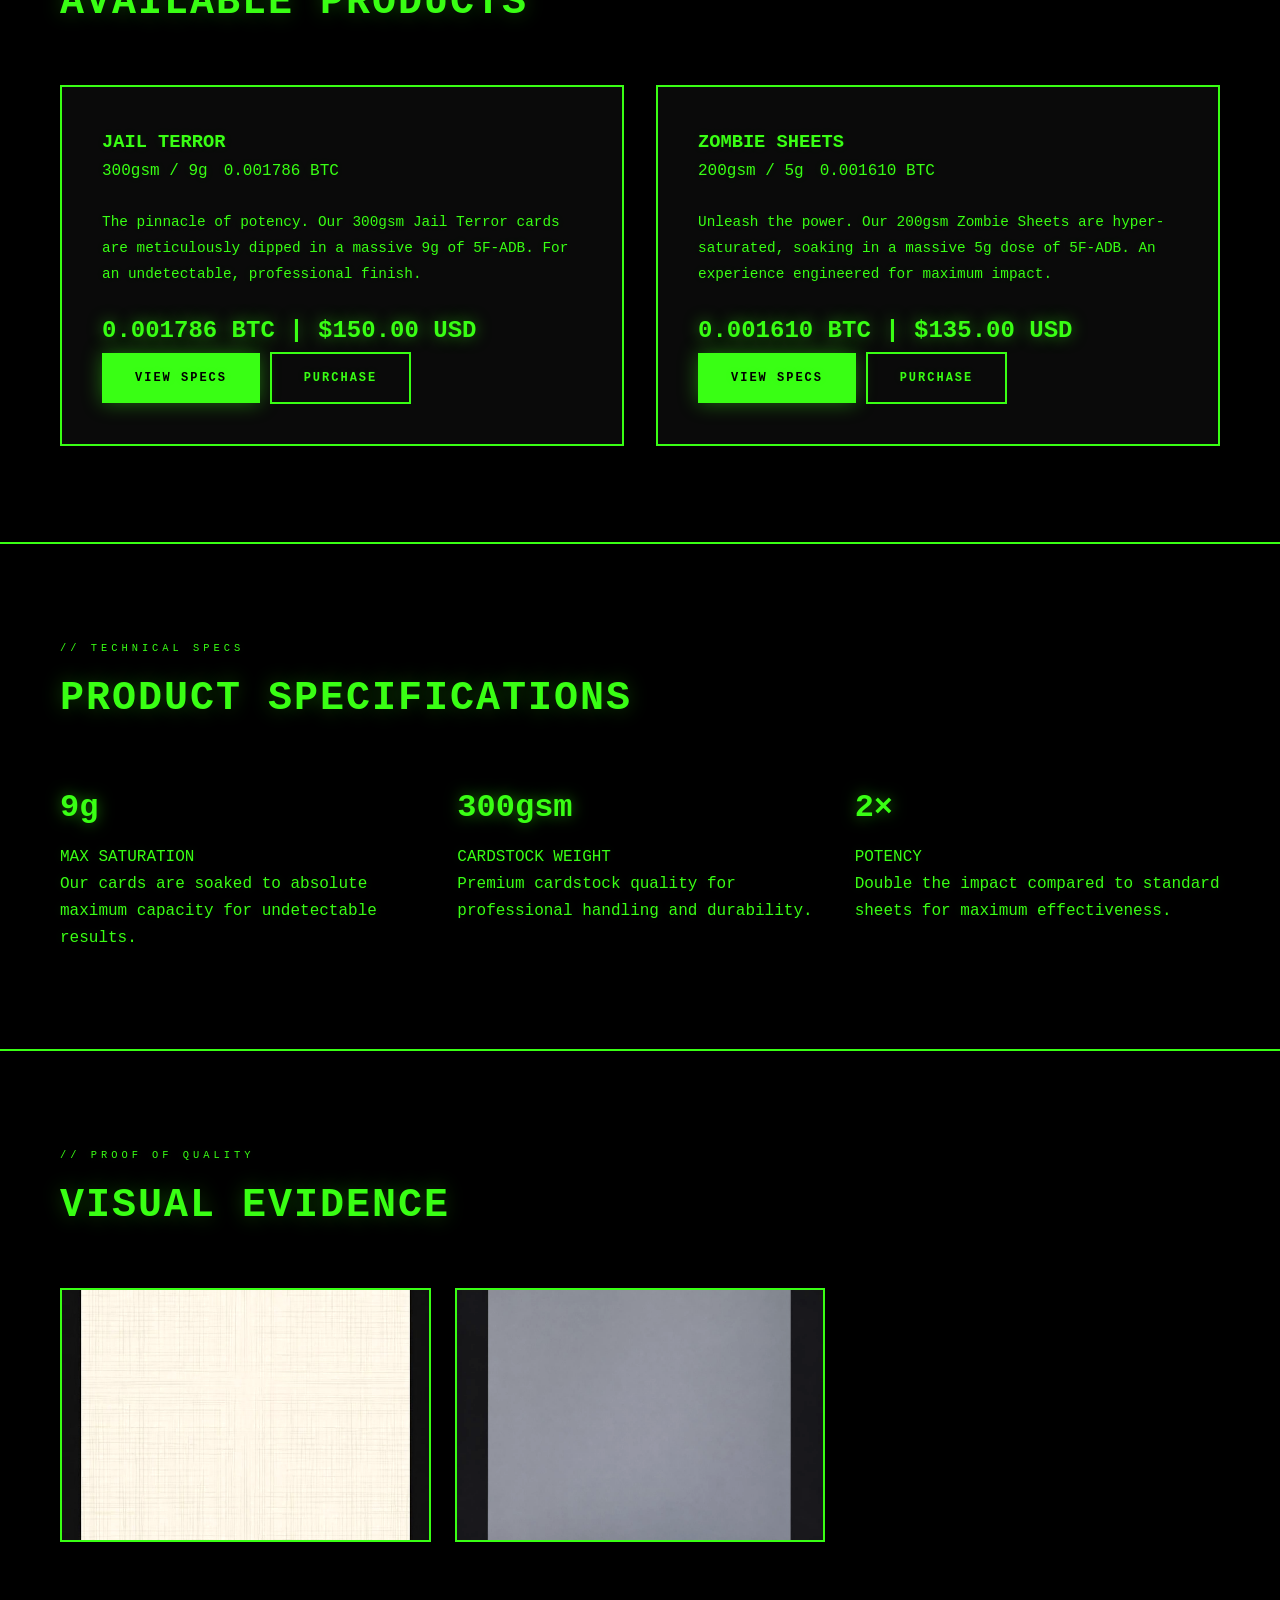
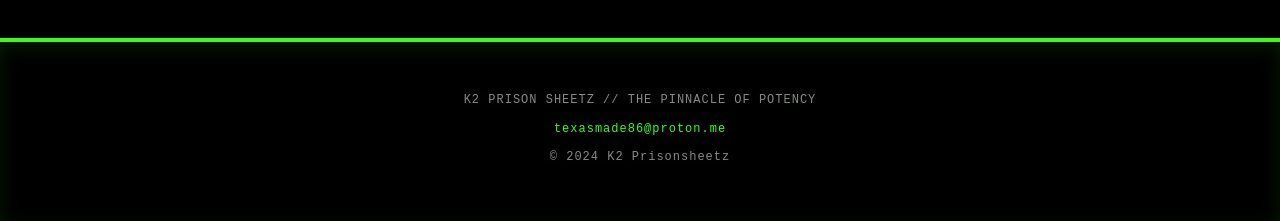
==== commit d22b4895: "fix: sync workspace templates with production and add deployment validation Changes: - templates/ind" ====
--- a/templates/index.html
+++ b/templates/index.html
@@ -3,150 +3,136 @@
 <head>
     <meta charset="UTF-8">
     <meta name="viewport" content="width=device-width, initial-scale=1.0">
-    <title>K2 PRISON SHEETZ — THE PINNACLE OF POTENCY</title>
-    <link rel="stylesheet" href="style.css">
+    <title>K2 Prison Sheetz — THE PINNACLE OF POTENCY</title>
+    <link rel="stylesheet" href="/static/style.css">
+    <link rel="icon" href="/static/images/k2-logo.png">
 </head>
 <body>
 
     <!-- NAV -->
     <nav class="nav">
         <div class="nav-inner">
-            <span class="nav-logo">K2 PRISON SHEETZ</span>
+            <a href="#products" class="nav-logo">
+                <img src="/static/images/k2-logo.png" alt="K2 Prison Sheetz Logo" height="40" style="filter: drop-shadow(0 0 20px #39FF14);">
+                K2 Prison Sheetz
+            </a>
             <div class="nav-links">
                 <a href="#products">PRODUCTS</a>
                 <a href="#specs">SPECS</a>
-                <a href="#orders">ORDERS</a>
+                <a href="/checkout">ORDERS</a>
             </div>
         </div>
     </nav>
 
     <!-- HERO -->
-    <section class="hero">
-        <div class="hero-grid"></div>
-        <div class="hero-scanline"></div>
-        <div class="hero-content">
-            <p class="hero-tag">// EST. 2024 // SECURE // DISCREET</p>
-            <h1 class="hero-headline">K2 PRISON SHEETZ<br><span class="highlight">— THE PINNACLE OF POTENCY.</span></h1>
-            <p class="hero-sub">Engineered for maximum impact.</p>
-            <div class="hero-cta-row">
-                <a href="#products" class="btn-primary">VIEW PRODUCTS</a>
-                <a href="#orders" class="btn-secondary">PLACE ORDER</a>
+    <section class="section hero">
+        <div class="section-inner">
+            <div class="hero-content">
+                <!-- MAIN HERO IMAGE -->
+                <div class="hero-image-container">
+                    <img src="/static/images/k2prisonsheetz-hero.png" alt="K2 Prison Sheetz Hero" class="hero-image">
+                </div>
+                <!-- MAIN LOGO -->
+                <div class="hero-logo">
+                    <img src="/static/images/k2-logo.png" alt="K2 Prison Sheetz Neon Logo" class="logo-image">
+                </div>
+                <p class="hero-tag">WE DRIP THE MIGHTIEST CARDS</p>
+                <h1 class="hero-headline">K2 PRISON SHEETZ</h1>
+                <p class="hero-sub">THE PINNACLE OF POTENCY</p>
+                <div class="hero-wallet">
+                    <span>WALLET:</span>
+                    <code class="wallet-address">bc1qtema35w6qeeqmwnuxr3u9f3nx3gvqc79cl7dxv</code>
+                </div>
+                <div class="hero-cta-row">
+                    <a href="/#products" class="btn-primary">EXPLORE CATALOG</a>
+                    <a href="/checkout" class="btn-secondary">PROCESS ORDER</a>
+                </div>
             </div>
-            <p class="hero-wallet">WALLET: <code>bc1qtema35w6qeeqmwnuxr3u9f3nx3gvqc79cl7dxv</code></p>
         </div>
     </section>
 
     <!-- PRODUCTS -->
     <section id="products" class="section">
         <div class="section-inner">
-            <p class="section-label">// FEATURED / PRODUCTS</p>
-            <h2 class="section-title">SELECT YOUR LOAD</h2>
-
+            <p class="section-label">// PRODUCT LINEUP</p>
+            <h2 class="section-title">AVAILABLE PRODUCTS</h2>
             <div class="product-grid">
-
-                <!-- FLAGSHIP: JAIL TERROR -->
-                <div class="product-card flagship">
-                    <span class="badge-flagship">FLAGSHIP</span>
-                    <h3 class="product-name">JAIL TERROR</h3>
-                    <p class="product-sub">300gsm Cardstock</p>
-                    <p class="product-desc">Meticulously dipped in a massive <strong>9g of 5F-ADB</strong>. Two decades of soaking expertise. Professional, undetectable finish.</p>
-                    <div class="product-meta">
-                        <span class="price">0.001786 BTC</span>
-                        <span class="price-usd">$150.00 USD</span>
+                <div class="product-card">
+                    <div class="product-header">
+                        <h3>JAIL TERROR</h3>
+                        <div class="product-meta">
+                            <span>300gsm / 9g</span>
+                            <span>0.001786 BTC</span>
+                        </div>
                     </div>
-                    <a href="/product/jail-terror" class="btn-primary btn-block">VIEW SPECS</a>
+                    <div class="product-body">
+                        <p class="product-desc">The pinnacle of potency. Our 300gsm Jail Terror cards are meticulously dipped in a massive 9g of 5F-ADB. For an undetectable, professional finish.</p>
+                        <div class="price-block">0.001786 BTC | $150.00 USD</div>
+                    </div>
+                    <div class="product-footer">
+                        <a href="/product/jail-terror" class="btn-primary">VIEW SPECS</a>
+                        <a href="/checkout" class="btn-secondary">PURCHASE</a>
+                    </div>
                 </div>
-
-                <!-- ZOMBIE SHEETS -->
                 <div class="product-card">
-                    <h3 class="product-name">ZOMBIE SHEETS</h3>
-                    <p class="product-sub">200gsm Drip</p>
-                    <p class="product-desc">Hyper-saturated sheets soaked in a massive <strong>5g dose of 5F-ADB</strong>. Engineered for maximum impact.</p>
-                    <div class="product-meta">
-                        <span class="price">0.001610 BTC</span>
-                        <span class="price-usd">$135.00 USD</span>
+                    <div class="product-header">
+                        <h3>ZOMBIE SHEETS</h3>
+                        <div class="product-meta">
+                            <span>200gsm / 5g</span>
+                            <span>0.001610 BTC</span>
+                        </div>
                     </div>
-                    <a href="/product/zombie-sheets" class="btn-primary btn-block">VIEW SPECS</a>
-                </div>
-
-            </div>
-        </div>
-    </section>
-
-    <!-- PRODUCT VISUALS GALLERY -->
-    <section id="gallery" class="section">
-        <div class="section-inner">
-            <p class="section-label">// PRODUCT VISUALS</p>
-            <h2 class="section-title">GALLERY</h2>
-            <div class="gallery-grid">
-                <div class="gallery-item">
-                    <img src="https://photos.app.goo.gl/bfqYNu3LGMqzVUPw8" alt="Product Visual 1" loading="lazy">
-                </div>
-                <div class="gallery-item">
-                    <img src="https://photos.app.goo.gl/koB3TKshj9mHqVRs8" alt="Product Visual 2" loading="lazy">
-                </div>
-                <div class="gallery-item">
-                    <img src="https://photos.app.goo.gl/oHCZDsBtE966LWme7" alt="Product Visual 3" loading="lazy">
+                    <div class="product-body">
+                        <p class="product-desc">Unleash the power. Our 200gsm Zombie Sheets are hyper-saturated, soaking in a massive 5g dose of 5F-ADB. An experience engineered for maximum impact.</p>
+                        <div class="price-block">0.001610 BTC | $135.00 USD</div>
+                    </div>
+                    <div class="product-footer">
+                        <a href="/product/zombie-sheets" class="btn-primary">VIEW SPECS</a>
+                        <a href="/checkout" class="btn-secondary">PURCHASE</a>
+                    </div>
                 </div>
             </div>
         </div>
     </section>
 
-    <!-- SPECS / TRUST -->
-    <section id="specs" class="section section-alt">
+    <!-- SPECS -->
+    <section id="specs" class="section">
         <div class="section-inner">
-            <p class="section-label">// WHY K2</p>
-            <h2 class="section-title">ENGINEERED FOR IMPACT</h2>
+            <p class="section-label">// TECHNICAL SPECS</p>
+            <h2 class="section-title">PRODUCT SPECIFICATIONS</h2>
             <div class="trust-grid">
-                <div class="trust-item">
-                    <span class="trust-num">01</span>
-                    <h4>MAXIMUM CAPACITY</h4>
-                    <p>Every piece soaked to its absolute limit. No shortcuts.</p>
+                <div class="trust-card">
+                    <div class="trust-num">9g</div>
+                    <div class="trust-label">MAX SATURATION</div>
+                    <p class="trust-desc">Our cards are soaked to absolute maximum capacity for undetectable results.</p>
                 </div>
-                <div class="trust-item">
-                    <span class="trust-num">02</span>
-                    <h4>PROFESSIONAL FINISH</h4>
-                    <p>Undetectable. Clean. Factory-grade presentation every time.</p>
+                <div class="trust-card">
+                    <div class="trust-num">300gsm</div>
+                    <div class="trust-label">CARDSTOCK WEIGHT</div>
+                    <p class="trust-desc">Premium cardstock quality for professional handling and durability.</p>
                 </div>
-                <div class="trust-item">
-                    <span class="trust-num">03</span>
-                    <h4>TWO DECADES</h4>
-                    <p>Twenty years of soaking expertise poured into every sheet.</p>
-                </div>
-                <div class="trust-item">
-                    <span class="trust-num">04</span>
-                    <h4>SECURE DISCRETION</h4>
-                    <p>BTC-only transactions. No trace. No questions.</p>
+                <div class="trust-card">
+                    <div class="trust-num">2×</div>
+                    <div class="trust-label">POTENCY</div>
+                    <p class="trust-desc">Double the impact compared to standard sheets for maximum effectiveness.</p>
                 </div>
             </div>
         </div>
     </section>
 
-    <!-- ORDER / CHECKOUT -->
-    <section id="orders" class="section">
+    <!-- GALLERY -->
+    <section class="section">
         <div class="section-inner">
-            <p class="section-label">// CHECKOUT</p>
-            <h2 class="section-title">PROCESS TRANSACTION</h2>
-            <form class="checkout-form" action="/checkout" method="POST">
-                <label for="order_id">ORDER ID</label>
-                <input type="text" id="order_id" name="order_id" placeholder="e.g. K2-20261005-001" required>
-
-                <label for="crypto_amount">BTC AMOUNT</label>
-                <input type="text" id="crypto_amount" name="crypto_amount" placeholder="e.g. 0.001786" required>
-
-                <label for="product_select">PRODUCT</label>
-                <select id="product_select" name="product_select" required>
-                    <option value="">-- SELECT --</option>
-                    <option value="Jail Terror">Jail Terror (300gsm / 9g)</option>
-                    <option value="Zombie Sheets">Zombie Sheets (200gsm / 5g)</option>
-                </select>
-
-                <label for="notes">NOTES</label>
-                <textarea id="notes" name="notes" rows="3" placeholder="Any special instructions..."></textarea>
-
-                <button type="submit" class="btn-primary btn-block">SUBMIT ORDER</button>
-            </form>
-            <p class="form-hint">All transactions processed via BTC wallet. Tracking issued on confirmation.</p>
+            <p class="section-label">// PROOF OF QUALITY</p>
+            <h2 class="section-title">VISUAL EVIDENCE</h2>
+            <div class="gallery-grid">
+                <div class="gallery-item">
+                    <img src="/static/k2-product-display-720x1616.png" alt="K2 Product Display">
+                </div>
+                <div class="gallery-item">
+                    <img src="/static/k2-product-secondary-1264x1264.png" alt="K2 Product Secondary">
+                </div>
+            </div>
         </div>
     </section>
 
--- a/static/style.css
+++ b/static/style.css
@@ -0,0 +1,805 @@
+/* ===== K2 PRISON SHEETZ — PURE BLACK LASER GREEN HACKER AESTHETIC ===== */
+:root {
+    --bg: #000000;
+    --bg-deep: #000000;
+    --surface: #0a0a0a;
+    --surface-2: #111111;
+    --border: #39FF14;
+    --border-muted: #1a1a1a;
+    --primary: #39FF14;
+    --primary-dim: #39FF14;
+    --neon-glow: rgba(57, 255, 20, 0.3);
+    --text: #39FF14;
+    --text-bright: #39FF14;
+    --text-muted: #888888;
+    --text-dim: #555555;
+    --mono: 'JetBrains Mono', 'Fira Code', 'SF Mono', 'Cascadia Code', 'Consolas', monospace;
+    --mono-wide: 'Space Mono', 'JetBrains Mono', 'Consolas', monospace;
+}
+
+* {
+    margin: 0;
+    padding: 0;
+    box-sizing: border-box;
+}
+
+html {
+    scroll-behavior: smooth;
+}
+
+body {
+    font-family: var(--mono);
+    background: var(--bg);
+    color: var(--text);
+    line-height: 1.7;
+    min-height: 100vh;
+    -webkit-font-smoothing: none;
+    -moz-osx-font-smoothing: unset;
+    overflow-x: hidden;
+    text-shadow: 0 0 10px rgba(57, 255, 20, 0.1);
+}
+
+/* ===== NAV ===== */
+.nav {
+    background: var(--bg-deep);
+    border-bottom: 2px solid var(--border);
+    padding: 0.75rem 0;
+    position: sticky;
+    top: 0;
+    z-index: 1000;
+    box-shadow: 0 0 20px rgba(57, 255, 20, 0.2);
+}
+
+.nav-inner {
+    max-width: 1200px;
+    margin: 0 auto;
+    padding: 0 20px;
+    display: flex;
+    justify-content: space-between;
+    align-items: center;
+    flex-wrap: wrap;
+    gap: 0.5rem;
+}
+
+.nav-logo {
+    font-family: var(--mono-wide);
+    font-weight: 700;
+    font-size: 0.85rem;
+    letter-spacing: 2px;
+    color: var(--primary);
+    text-transform: uppercase;
+    text-shadow: 0 0 20px rgba(57, 255, 20, 0.5);
+    display: flex;
+    align-items: center;
+    gap: 0.75rem;
+    text-decoration: none;
+}
+
+.nav-logo img {
+    height: 40px;
+    width: auto;
+    filter: drop-shadow(0 0 20px #39FF14);
+    object-fit: contain;
+}
+
+.nav-links {
+    display: flex;
+    gap: 2rem;
+}
+
+.nav-links a {
+    font-family: var(--mono);
+    font-size: 0.75rem;
+    letter-spacing: 1.5px;
+    color: var(--text-muted);
+    text-decoration: none;
+    text-transform: uppercase;
+    transition: all 0.2s;
+    border: 1px solid transparent;
+    padding: 0.25rem 0;
+}
+
+.nav-links a:hover {
+    color: var(--primary);
+    border-color: var(--border);
+    text-shadow: 0 0 15px rgba(57, 255, 20, 0.4);
+}
+
+/* ===== HERO IMAGE ===== */
+.hero-image-container {
+    display: flex;
+    justify-content: center;
+    align-items: center;
+    margin-bottom: 2rem;
+}
+
+.hero-image {
+    display: block;
+    max-width: 100%;
+    height: auto;
+    aspect-ratio: 1728 / 2304;
+    object-fit: contain;
+    border: 2px solid var(--border);
+    box-shadow: 0 0 30px rgba(57, 255, 20, 0.35),
+                inset 0 0 30px rgba(57, 255, 20, 0.1);
+    filter: contrast(1.05) brightness(1.02) saturate(1.05);
+}
+
+/* Desktop: constrain to a generous size so the portrait hero doesn't dominate */
+@media (min-width: 769px) {
+    .hero-image {
+        max-width: 560px;
+        max-height: 748px;
+    }
+}
+
+/* Mobile: let it scale but cap height so content stays visible */
+@media (max-width: 768px) {
+    .hero-image {
+        max-width: 340px;
+        max-height: 454px;
+    }
+
+    .hero-image-container {
+        margin-bottom: 1.5rem;
+    }
+}
+
+/* ===== HERO ===== */
+.hero {
+    position: relative;
+    min-height: 100vh;
+    display: flex;
+    align-items: center;
+    justify-content: center;
+    background: var(--bg-deep);
+    border-bottom: 3px solid var(--border);
+    overflow: hidden;
+}
+
+.hero::before {
+    content: '';
+    position: absolute;
+    inset: 0;
+    background: linear-gradient(45deg, transparent 30%, rgba(57, 255, 20, 0.05) 50%, transparent 70%);
+    animation: scan 3s linear infinite;
+    z-index: 0;
+}
+
+@keyframes scan {
+    0%, 100% { transform: translateY(-100%); }
+    50% { transform: translateY(100%); }
+}
+
+.hero-grid {
+    position: absolute;
+    inset: 0;
+    background-image:
+        linear-gradient(rgba(57, 255, 20, 0.1) 1px, transparent 1px),
+        linear-gradient(90deg, rgba(57, 255, 20, 0.1) 1px, transparent 1px);
+    background-size: 40px 40px;
+    z-index: 0;
+}
+
+.hero-scanline {
+    position: absolute;
+    inset: 0;
+    background: repeating-linear-gradient(
+        0deg,
+        transparent,
+        transparent 2px,
+        rgba(57, 255, 20, 0.03) 2px,
+        rgba(57, 255, 20, 0.03) 4px
+    );
+    z-index: 1;
+    pointer-events: none;
+}
+
+.hero-content {
+    position: relative;
+    z-index: 2;
+    text-align: center;
+    padding: 2rem;
+    max-width: 900px;
+    border: 1px solid var(--border-muted);
+    background: linear-gradient(135deg, rgba(57, 255, 20, 0.02), rgba(0, 0, 0, 0.8));
+    backdrop-filter: blur(10px);
+}
+
+.hero-tag {
+    font-family: var(--mono-wide);
+    font-size: 0.7rem;
+    letter-spacing: 4px;
+    color: var(--primary-dim);
+    text-transform: uppercase;
+    margin-bottom: 2rem;
+}
+
+.hero-headline {
+    font-family: var(--mono-wide);
+    font-size: clamp(2rem, 6vw, 4.5rem);
+    font-weight: 700;
+    line-height: 1.1;
+    color: var(--text-bright);
+    letter-spacing: -1px;
+    margin-bottom: 1.5rem;
+    text-transform: uppercase;
+    text-shadow: 0 0 30px rgba(57, 255, 20, 0.5);
+}
+
+.hero-headline .highlight {
+    color: var(--primary);
+    text-shadow: 0 0 40px rgba(57, 255, 20, 0.8);
+}
+
+.hero-sub {
+    font-family: var(--mono);
+    font-size: clamp(0.85rem, 2vw, 1.2rem);
+    color: var(--text);
+    letter-spacing: 1px;
+    margin-bottom: 2.5rem;
+}
+
+.hero-cta-row {
+    display: flex;
+    gap: 1rem;
+    justify-content: center;
+    flex-wrap: wrap;
+    margin-bottom: 2rem;
+}
+
+.hero-wallet {
+    font-family: var(--mono);
+    font-size: 0.65rem;
+    color: var(--text-muted);
+    letter-spacing: 1px;
+    word-break: break-all;
+}
+
+.hero-wallet code {
+    color: var(--primary);
+    font-size: 0.6rem;
+    text-shadow: 0 0 10px rgba(57, 255, 20, 0.6);
+}
+
+/* ===== BUTTONS ===== */
+.btn-primary {
+    display: inline-block;
+    background: var(--primary);
+    color: var(--bg-deep);
+    font-family: var(--mono-wide);
+    font-weight: 700;
+    font-size: 0.75rem;
+    letter-spacing: 2px;
+    text-transform: uppercase;
+    padding: 0.85rem 2rem;
+    border: 1px solid var(--border);
+    cursor: pointer;
+    text-decoration: none;
+    transition: all 0.2s;
+    box-shadow: 0 0 20px rgba(57, 255, 20, 0.4);
+}
+
+.btn-primary:hover {
+    background: var(--text-bright);
+    box-shadow: 0 0 40px rgba(57, 255, 20, 0.8);
+    transform: translateY(-1px);
+    border-color: var(--text-bright);
+}
+
+.btn-secondary {
+    display: inline-block;
+    background: transparent;
+    color: var(--primary);
+    font-family: var(--mono-wide);
+    font-weight: 700;
+    font-size: 0.75rem;
+    letter-spacing: 2px;
+    text-transform: uppercase;
+    padding: 0.85rem 2rem;
+    border: 2px solid var(--border);
+    cursor: pointer;
+    text-decoration: none;
+    transition: all 0.2s;
+}
+
+.btn-secondary:hover {
+    background: var(--neon-glow);
+    border-color: var(--text-bright);
+    box-shadow: 0 0 30px rgba(57, 255, 20, 0.6);
+}
+
+.btn-block {
+    display: block;
+    width: 100%;
+    text-align: center;
+}
+
+/* ===== SECTIONS ===== */
+.section {
+    padding: 6rem 0;
+    border-bottom: 2px solid var(--border);
+    background: var(--bg);
+}
+
+.section-alt {
+    background: var(--surface);
+}
+
+.section-inner {
+    max-width: 1200px;
+    margin: 0 auto;
+    padding: 0 20px;
+}
+
+.section-label {
+    font-family: var(--mono-wide);
+    font-size: 0.65rem;
+    letter-spacing: 4px;
+    color: var(--primary-dim);
+    text-transform: uppercase;
+    margin-bottom: 0.5rem;
+}
+
+.section-title {
+    font-family: var(--mono-wide);
+    font-size: clamp(1.5rem, 4vw, 2.5rem);
+    font-weight: 700;
+    color: var(--text-bright);
+    letter-spacing: 2px;
+    text-transform: uppercase;
+    margin-bottom: 3rem;
+    text-shadow: 0 0 20px rgba(57, 255, 20, 0.3);
+}
+
+/* ===== PRODUCT GRID ===== */
+.product-grid {
+    display: grid;
+    grid-template-columns: repeat(auto-fit, minmax(320px, 1fr));
+    gap: 2rem;
+}
+
+.product-card {
+    background: var(--surface);
+    border: 2px solid var(--border);
+    padding: 2.5rem;
+    position: relative;
+    transition: all 0.3s cubic-bezier(0.4, 0, 0.2, 1);
+}
+
+.product-card:hover {
+    border-color: var(--primary);
+    box-shadow: 0 0 40px rgba(57, 255, 20, 0.3);
+    transform: translateY(-5px);
+}
+
+.product-card.flagship {
+    border-color: var(--primary);
+    background: linear-gradient(180deg, rgba(57, 255, 20, 0.1), var(--surface) 100%);
+    box-shadow: 0 0 30px rgba(57, 255, 20, 0.2);
+}
+
+.badge-flagship {
+    position: absolute;
+    top: -12px;
+    right: 20px;
+    background: var(--primary);
+    color: var(--bg-deep);
+    font-family: var(--mono-wide);
+    font-size: 0.6rem;
+    font-weight: 700;
+    letter-spacing: 2px;
+    padding: 0.3rem 1rem;
+    text-transform: uppercase;
+    box-shadow: 0 0 20px rgba(57, 255, 20, 0.6);
+}
+
+.product-name {
+    font-family: var(--mono-wide);
+    font-size: 1.25rem;
+    font-weight: 700;
+    color: var(--text-bright);
+    letter-spacing: 1px;
+    text-transform: uppercase;
+    margin-bottom: 0.25rem;
+    text-shadow: 0 0 15px rgba(57, 255, 20, 0.3);
+}
+
+.product-sub {
+    font-size: 0.75rem;
+    color: var(--text-muted);
+    letter-spacing: 1px;
+    text-transform: uppercase;
+    margin-bottom: 1.25rem;
+}
+
+.product-desc {
+    font-size: 0.9rem;
+    color: var(--text);
+    line-height: 1.8;
+    margin-bottom: 1.5rem;
+}
+
+.product-desc strong {
+    color: var(--primary);
+    text-shadow: 0 0 10px rgba(57, 255, 20, 0.5);
+}
+
+.product-meta {
+    display: flex;
+    gap: 1rem;
+    align-items: baseline;
+    margin-bottom: 1.5rem;
+}
+
+.product-meta .price {
+    font-family: var(--mono-wide);
+    font-size: 1.1rem;
+    font-weight: 700;
+    color: var(--primary);
+    text-shadow: 0 0 15px rgba(57, 255, 20, 0.5);
+}
+
+.product-meta .price-usd {
+    font-size: 0.8rem;
+    color: var(--text-muted);
+}
+
+/* ===== TRUST / SPECS GRID ===== */
+.trust-grid {
+    display: grid;
+    grid-template-columns: repeat(auto-fit, minmax(220px, 1fr));
+    gap: 2rem;
+}
+
+.trust-item {
+    padding: 2rem;
+    border: 2px solid var(--border-muted);
+    background: var(--bg);
+    transition: all 0.3s ease;
+}
+
+.trust-item:hover {
+    border-color: var(--primary);
+    box-shadow: 0 0 25px rgba(57, 255, 20, 0.2);
+}
+
+.trust-num {
+    font-family: var(--mono-wide);
+    font-size: 2rem;
+    font-weight: 700;
+    color: var(--primary);
+    display: block;
+    margin-bottom: 0.5rem;
+    text-shadow: 0 0 15px rgba(57, 255, 20, 0.5);
+}
+
+.trust-item h4 {
+    font-family: var(--mono-wide);
+    font-size: 0.75rem;
+    font-weight: 700;
+    color: var(--text-bright);
+    letter-spacing: 2px;
+    text-transform: uppercase;
+    margin-bottom: 0.75rem;
+}
+
+.trust-item p {
+    font-size: 0.85rem;
+    color: var(--text);
+    line-height: 1.7;
+}
+
+/* ===== CHECKOUT FORM ===== */
+.checkout-form {
+    max-width: 500px;
+    display: flex;
+    flex-direction: column;
+    gap: 1.25rem;
+}
+
+.checkout-form label {
+    font-family: var(--mono-wide);
+    font-size: 0.65rem;
+    letter-spacing: 2px;
+    color: var(--primary-dim);
+    text-transform: uppercase;
+    margin-top: 0.5rem;
+}
+
+.checkout-form input,
+.checkout-form select,
+.checkout-form textarea {
+    font-family: var(--mono);
+    font-size: 0.85rem;
+    background: var(--bg);
+    border: 2px solid var(--border-muted);
+    color: var(--text);
+    padding: 0.75rem 1rem;
+    outline: none;
+    transition: all 0.2s;
+    width: 100%;
+}
+
+.checkout-form input:focus,
+.checkout-form select:focus,
+.checkout-form textarea:focus {
+    border-color: var(--primary);
+    box-shadow: 0 0 15px rgba(57, 255, 20, 0.3);
+}
+
+.checkout-form select {
+    appearance: none;
+    cursor: pointer;
+}
+
+.checkout-form textarea {
+    resize: vertical;
+}
+
+.form-hint {
+    font-size: 0.7rem;
+    color: var(--text-muted);
+    margin-top: 1rem;
+    letter-spacing: 0.5px;
+}
+
+/* ===== PRODUCT DETAIL PAGE ===== */
+.detail-header {
+    background: var(--bg-deep);
+    color: var(--text);
+    padding: 60px 0;
+    margin-bottom: 40px;
+    border-bottom: 2px solid var(--border);
+}
+
+.detail-header h1 {
+    font-family: var(--mono-wide);
+    font-size: clamp(1.5rem, 4vw, 2.5rem);
+    color: var(--primary);
+    text-shadow: 0 0 20px rgba(57, 255, 20, 0.5);
+    text-transform: uppercase;
+}
+
+.photo-section img {
+    max-width: 100%;
+    height: auto;
+    border-radius: 4px;
+    margin-bottom: 20px;
+    border: 2px solid var(--border-muted);
+}
+
+.price-block {
+    font-family: var(--mono-wide);
+    font-size: 1.5rem;
+    font-weight: 700;
+    color: var(--primary);
+    text-shadow: 0 0 15px rgba(57, 255, 20, 0.5);
+}
+
+.back-link {
+    color: var(--primary);
+    text-decoration: none;
+    font-family: var(--mono-wide);
+    font-size: 0.75rem;
+    letter-spacing: 2px;
+    text-transform: uppercase;
+    transition: all 0.2s;
+}
+
+.back-link:hover {
+    text-shadow: 0 0 15px rgba(57, 255, 20, 0.5);
+}
+
+/* ===== PAYMENT / CHECKOUT PAGE ===== */
+.payment-container {
+    max-width: 800px;
+    margin: 0 auto;
+    padding: 2rem 0;
+}
+
+.payment-container h2 {
+    font-family: var(--mono-wide);
+    font-size: clamp(1.2rem, 3vw, 1.8rem);
+    color: var(--primary);
+    text-transform: uppercase;
+    margin-bottom: 2rem;
+    text-shadow: 0 0 15px rgba(57, 255, 20, 0.3);
+}
+
+.payment-card {
+    background: var(--surface);
+    border: 2px solid var(--border);
+    padding: 2rem;
+    margin-bottom: 2rem;
+}
+
+.payment-card h4 {
+    font-family: var(--mono-wide);
+    font-size: 0.85rem;
+    color: var(--primary);
+    text-transform: uppercase;
+    letter-spacing: 2px;
+    margin-bottom: 1rem;
+}
+
+.wallet-address {
+    font-family: var(--mono);
+    font-size: 0.75rem;
+    color: var(--primary);
+    word-break: break-all;
+    text-shadow: 0 0 10px rgba(57, 255, 20, 0.4);
+}
+
+.status-success {
+    color: var(--primary);
+    font-family: var(--mono-wide);
+    font-weight: 700;
+    text-shadow: 0 0 15px rgba(57, 255, 20, 0.5);
+}
+
+.status-error {
+    color: #ff3333;
+    font-family: var(--mono-wide);
+    font-weight: 700;
+}
+
+/* ===== FOOTER ===== */
+.footer {
+    background: var(--bg-deep);
+    border-top: 2px solid var(--border);
+    padding: 3rem 0;
+    text-align: center;
+    box-shadow: inset 0 5px 20px rgba(57, 255, 20, 0.1);
+}
+
+.footer-inner p {
+    font-size: 0.75rem;
+    color: var(--text-muted);
+    letter-spacing: 1px;
+    margin-bottom: 0.5rem;
+}
+
+.footer-inner a {
+    color: var(--primary);
+    text-decoration: none;
+}
+
+.footer-inner a:hover {
+    color: var(--text-bright);
+    text-shadow: 0 0 10px rgba(57, 255, 20, 0.6);
+}
+
+/* ===== GALLERY ===== */
+.gallery-grid {
+    display: grid;
+    grid-template-columns: repeat(3, 1fr);
+    gap: 1.5rem;
+}
+
+.gallery-item {
+    border: 2px solid var(--border);
+    background: var(--surface);
+    overflow: hidden;
+    transition: all 0.3s ease;
+}
+
+.gallery-item:hover {
+    border-color: var(--primary);
+    box-shadow: 0 0 30px rgba(57, 255, 20, 0.3);
+    transform: translateY(-3px);
+}
+
+.gallery-item img {
+    width: 100%;
+    height: 250px;
+    object-fit: cover;
+    display: block;
+    filter: grayscale(20%) contrast(1.1);
+    transition: filter 0.3s ease;
+}
+
+.gallery-item:hover img {
+    filter: grayscale(0%) contrast(1.2);
+}
+
+/* ===== RESPONSIVE ===== */
+@media (max-width: 768px) {
+    .nav-inner {
+        flex-direction: column;
+        align-items: flex-start;
+        gap: 0.75rem;
+    }
+
+    .nav-logo img {
+        height: 32px;
+    }
+
+    .nav-logo {
+        font-size: 0.75rem;
+    }
+
+    .nav-links {
+        gap: 1rem;
+        flex-wrap: wrap;
+    }
+
+    .nav-links a {
+        font-size: 0.65rem;
+    }
+
+    .hero-cta-row {
+        flex-direction: column;
+        align-items: center;
+    }
+
+    .product-grid {
+        grid-template-columns: 1fr;
+    }
+
+    .trust-grid {
+        grid-template-columns: 1fr;
+    }
+
+    .gallery-grid {
+        grid-template-columns: 1fr;
+    }
+
+    .gallery-item img {
+        height: 180px;
+    }
+
+    .hero-content {
+        padding: 1.5rem;
+    }
+
+    .hero-headline {
+        font-size: clamp(1.5rem, 8vw, 3rem);
+    }
+
+    .section {
+        padding: 4rem 0;
+    }
+
+    .section-inner {
+        padding: 0 15px;
+    }
+
+    .product-card {
+        padding: 1.5rem;
+    }
+
+    .checkout-form input,
+    .checkout-form select,
+    .checkout-form textarea {
+        font-size: 1rem; /* Prevent iOS zoom */
+        padding: 0.85rem 1rem;
+    }
+
+    .btn-primary,
+    .btn-secondary {
+        font-size: 0.85rem;
+        padding: 1rem 1.5rem;
+        min-height: 44px; /* Touch target */
+    }
+}
+
+@media (max-width: 480px) {
+    .hero-tag {
+        font-size: 0.6rem;
+        letter-spacing: 2px;
+    }
+
+    .hero-wallet {
+        font-size: 0.55rem;
+    }
+
+    .product-meta {
+        flex-direction: column;
+        gap: 0.25rem;
+    }
+
+    .trust-num {
+        font-size: 1.5rem;
+    }
+}
